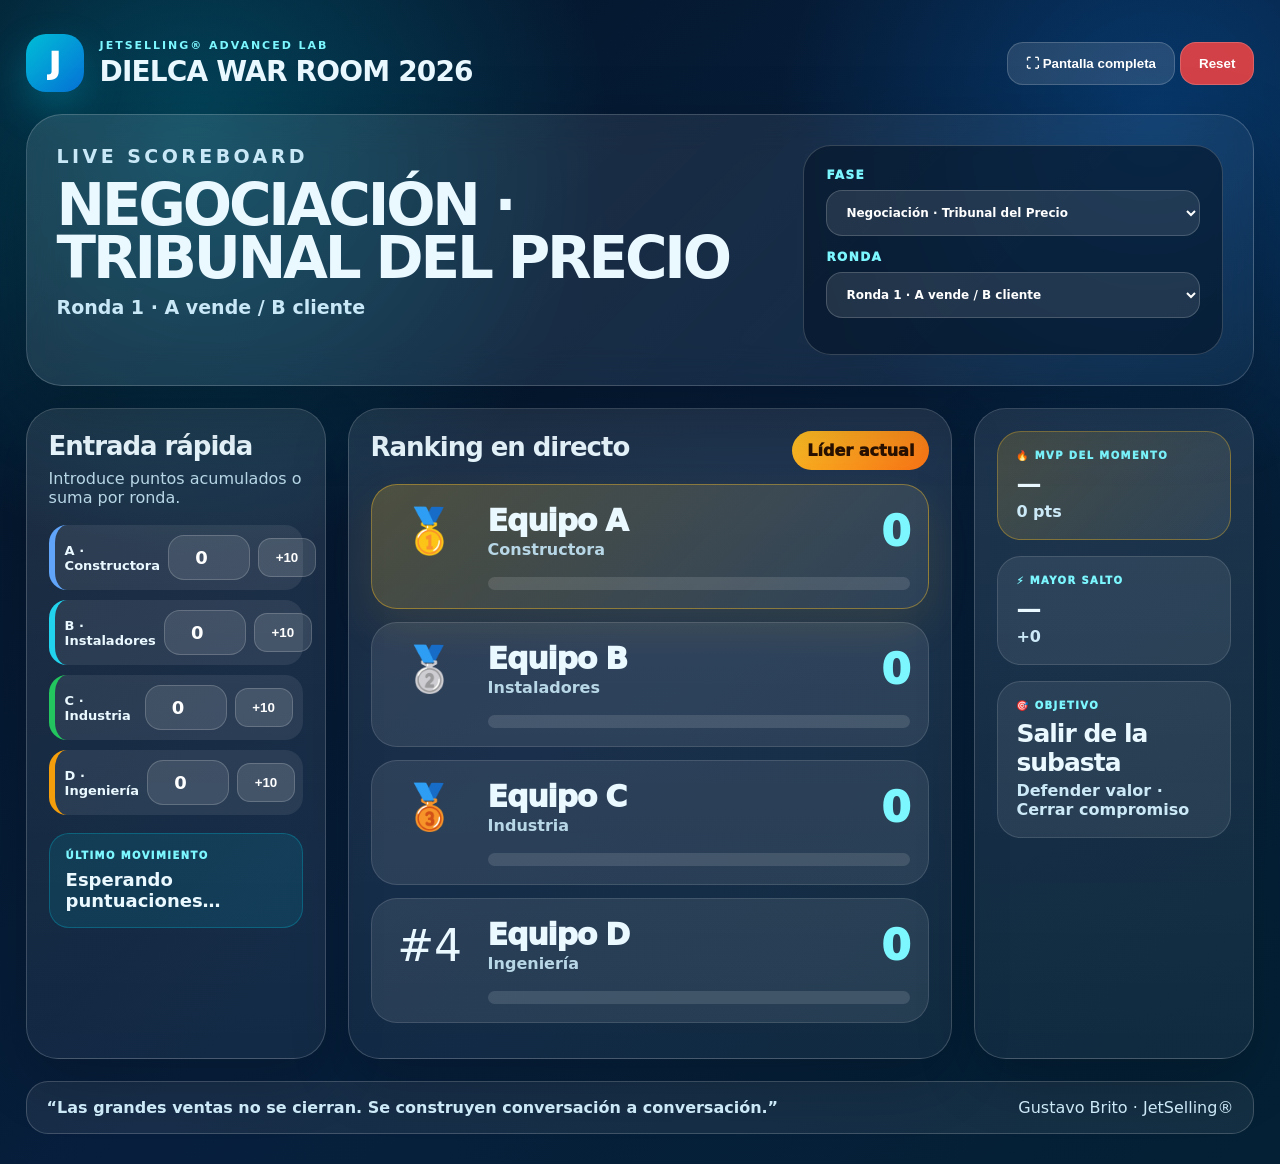
==== index.html @ 7d862493 "Add files via upload" ====
<!doctype html>
<html lang="es">
<head>
<meta charset="utf-8"/>
<meta name="viewport" content="width=device-width, initial-scale=1"/>
<title>DIELCA War Room · Final Scoreboard</title>
<link rel="stylesheet" href="scoreboard.css"/>
</head>
<body>
<div class="stage">
  <header class="top">
    <div class="brand">
      <div class="mark">J</div>
      <div>
        <small>JetSelling® Advanced Lab</small>
        <h1>DIELCA WAR ROOM 2026</h1>
      </div>
    </div>
    <div class="top-controls">
      <button onclick="toggleFullscreen()">⛶ Pantalla completa</button>
      <button onclick="resetAll()" class="danger">Reset</button>
    </div>
  </header>

  <section class="hero">
    <div>
      <p class="eyebrow">LIVE SCOREBOARD</p>
      <h2 id="mainTitle">NEGOCIACIÓN · TRIBUNAL DEL PRECIO</h2>
      <p id="roundLabel">Ronda activa · Introduce puntuaciones al final de cada ronda</p>
    </div>
    <div class="control-panel">
      <label>Fase
        <select id="phase" onchange="saveAndRender()">
          <option>Prospección · Radar de Oportunidades</option>
          <option selected>Negociación · Tribunal del Precio</option>
          <option>Ranking Final</option>
        </select>
      </label>
      <label>Ronda
        <select id="round" onchange="saveAndRender()">
          <option>Ronda 1 · A vende / B cliente</option>
          <option>Ronda 2 · B vende / A cliente</option>
          <option>Ronda 3 · C vende / D cliente</option>
          <option>Ronda 4 · D vende / C cliente</option>
          <option>Cierre final</option>
        </select>
      </label>
    </div>
  </section>

  <section class="dashboard">
    <aside class="quick-entry">
      <h3>Entrada rápida</h3>
      <p>Introduce puntos acumulados o suma por ronda.</p>

      <div class="entry a">
        <span>A · Constructora</span>
        <input id="scoreA" type="number" value="0" oninput="saveAndRender()"/>
        <button onclick="addPoints('A',10)">+10</button>
      </div>
      <div class="entry b">
        <span>B · Instaladores</span>
        <input id="scoreB" type="number" value="0" oninput="saveAndRender()"/>
        <button onclick="addPoints('B',10)">+10</button>
      </div>
      <div class="entry c">
        <span>C · Industria</span>
        <input id="scoreC" type="number" value="0" oninput="saveAndRender()"/>
        <button onclick="addPoints('C',10)">+10</button>
      </div>
      <div class="entry d">
        <span>D · Ingeniería</span>
        <input id="scoreD" type="number" value="0" oninput="saveAndRender()"/>
        <button onclick="addPoints('D',10)">+10</button>
      </div>

      <div class="last-move">
        <small>Último movimiento</small>
        <strong id="lastMove">Esperando puntuaciones…</strong>
      </div>
    </aside>

    <main class="ranking-zone">
      <div class="ranking-head">
        <h3>Ranking en directo</h3>
        <div class="badge" id="leaderBadge">Líder actual</div>
      </div>
      <div id="ranking"></div>
    </main>

    <aside class="insights">
      <div class="insight-card mvp">
        <small>🔥 MVP DEL MOMENTO</small>
        <strong id="mvpTeam">—</strong>
        <span id="mvpScore">0 pts</span>
      </div>
      <div class="insight-card">
        <small>⚡ MAYOR SALTO</small>
        <strong id="jumpTeam">—</strong>
        <span id="jumpScore">+0</span>
      </div>
      <div class="insight-card">
        <small>🎯 OBJETIVO</small>
        <strong>Salir de la subasta</strong>
        <span>Defender valor · Cerrar compromiso</span>
      </div>
    </aside>
  </section>

  <footer>
    <strong>“Las grandes ventas no se cierran. Se construyen conversación a conversación.”</strong>
    <span>Gustavo Brito · JetSelling®</span>
  </footer>
</div>

<div id="toast" class="toast">🚀 Nuevo líder</div>
<script src="scoreboard.js"></script>
</body>
</html>
---- scoreboard.css ----
:root{
  --navy:#04172b;
  --navy2:#071f3d;
  --blue:#0672d8;
  --cyan:#00bed6;
  --cyan2:#7cf7ff;
  --white:#ffffff;
  --glass:rgba(255,255,255,.10);
  --line:rgba(255,255,255,.18);
  --gold:#fbbf24;
  --silver:#cbd5e1;
  --bronze:#d97706;
  --red:#ef4444;
  --green:#22c55e;
  --ink:#eaf8ff;
}
*{box-sizing:border-box}
body{
  margin:0;
  font-family:Inter,Segoe UI,system-ui,Arial,sans-serif;
  background:
    radial-gradient(circle at 15% 12%, rgba(0,190,214,.28), transparent 28%),
    radial-gradient(circle at 90% 10%, rgba(6,114,216,.30), transparent 24%),
    linear-gradient(135deg,#031326 0%, #071f3d 52%, #032034 100%);
  color:var(--ink);
  min-height:100vh;
}
.stage{width:min(1500px,96vw);margin:0 auto;padding:22px 0 30px}
.top{
  display:flex;justify-content:space-between;align-items:center;
  padding:12px 0 22px;
}
.brand{display:flex;align-items:center;gap:16px}
.mark{
  width:58px;height:58px;border-radius:20px;
  display:grid;place-items:center;
  background:linear-gradient(135deg,var(--cyan),var(--blue));
  color:white;font-weight:950;font-size:31px;
  box-shadow:0 16px 38px rgba(0,190,214,.28);
}
.brand small{display:block;color:var(--cyan2);font-weight:900;letter-spacing:.18em;text-transform:uppercase;font-size:11px}
.brand h1{margin:3px 0 0;font-size:28px;letter-spacing:-.03em}
button{
  border:0;border-radius:16px;padding:13px 18px;font-weight:900;cursor:pointer;
  background:rgba(255,255,255,.12);color:white;border:1px solid var(--line);
}
button:hover{transform:translateY(-1px);background:rgba(255,255,255,.18)}
button.danger{background:rgba(239,68,68,.88)}
.hero{
  display:grid;grid-template-columns:1fr 420px;gap:24px;align-items:stretch;
  padding:30px;border-radius:36px;
  background:linear-gradient(135deg,rgba(255,255,255,.11),rgba(255,255,255,.04));
  border:1px solid var(--line);
  box-shadow:0 26px 70px rgba(0,0,0,.25);
  backdrop-filter:blur(18px);
}
.eyebrow{margin:0;color:var(--cyan2);font-weight:950;letter-spacing:.18em;text-transform:uppercase}
.hero h2{font-size:58px;line-height:.92;margin:12px 0 10px;letter-spacing:-.055em}
.hero p{margin:0;color:#c9e8f7;font-size:19px;font-weight:700}
.control-panel{
  background:rgba(3,19,38,.58);border:1px solid var(--line);
  border-radius:28px;padding:22px;
}
label{display:flex;flex-direction:column;gap:8px;margin-bottom:14px;color:var(--cyan2);font-size:12px;letter-spacing:.12em;text-transform:uppercase;font-weight:950}
select,input{
  width:100%;border:1px solid rgba(255,255,255,.18);border-radius:16px;
  padding:14px 15px;font:inherit;font-weight:900;
  color:white;background:rgba(255,255,255,.10);
}
select option{background:#071f3d;color:white}
.dashboard{
  display:grid;grid-template-columns:300px 1fr 280px;gap:22px;margin-top:22px;
}
.quick-entry,.ranking-zone,.insights{
  background:linear-gradient(180deg,rgba(255,255,255,.10),rgba(255,255,255,.05));
  border:1px solid var(--line);border-radius:32px;padding:22px;
  box-shadow:0 22px 60px rgba(0,0,0,.20);
}
.quick-entry h3,.ranking-head h3{font-size:26px;margin:0 0 8px;letter-spacing:-.04em}
.quick-entry p{color:#b8d7e6;margin:0 0 18px}
.entry{
  display:grid;grid-template-columns:1fr 82px 58px;gap:8px;align-items:center;
  padding:10px;border-radius:18px;margin:10px 0;background:rgba(255,255,255,.08);
  border-left:6px solid var(--cyan);
}
.entry.a{border-left-color:#60a5fa}.entry.b{border-left-color:#22d3ee}.entry.c{border-left-color:#22c55e}.entry.d{border-left-color:#f59e0b}
.entry span{font-weight:900;font-size:13px}
.entry input{text-align:center;padding:11px;font-size:18px}
.entry button{padding:11px 8px;border-radius:13px}
.last-move{margin-top:18px;background:rgba(0,190,214,.12);border:1px solid rgba(0,190,214,.30);border-radius:20px;padding:16px}
.last-move small,.insight-card small{display:block;color:var(--cyan2);font-weight:950;letter-spacing:.14em;text-transform:uppercase;font-size:10px}
.last-move strong{display:block;margin-top:8px;font-size:18px}
.ranking-head{display:flex;justify-content:space-between;align-items:center;margin-bottom:14px}
.badge{background:linear-gradient(135deg,var(--gold),#f97316);color:#291100;border-radius:99px;padding:10px 15px;font-weight:950}
.rank-row{
  display:grid;grid-template-columns:80px 1fr 130px;gap:18px;align-items:center;
  padding:18px;margin:13px 0;border-radius:26px;
  background:rgba(255,255,255,.085);border:1px solid rgba(255,255,255,.12);
  position:relative;overflow:hidden;
  transition:.35s ease;
}
.rank-row.first{
  background:linear-gradient(135deg,rgba(251,191,36,.22),rgba(255,255,255,.08));
  border-color:rgba(251,191,36,.42);
  box-shadow:0 18px 44px rgba(251,191,36,.10);
}
.medal{font-size:44px;text-align:center;z-index:2}
.team-name{font-size:30px;font-weight:950;letter-spacing:-.04em;z-index:2}
.team-sub{color:#b8d7e6;font-weight:800;margin-top:2px;z-index:2}
.points{font-size:42px;font-weight:950;text-align:right;color:var(--cyan2);z-index:2}
.bar{grid-column:2/4;height:13px;border-radius:99px;background:rgba(255,255,255,.12);overflow:hidden;z-index:2}
.bar div{height:100%;background:linear-gradient(90deg,var(--blue),var(--cyan));transition:width .7s cubic-bezier(.2,.8,.2,1)}
.rank-row::before{
  content:"";position:absolute;inset:0;width:var(--w);max-width:100%;
  background:linear-gradient(90deg,rgba(0,190,214,.18),transparent);
  transition:width .7s cubic-bezier(.2,.8,.2,1);
}
.insights{display:flex;flex-direction:column;gap:16px}
.insight-card{
  border-radius:24px;padding:18px;background:rgba(255,255,255,.08);border:1px solid rgba(255,255,255,.12)
}
.insight-card strong{display:block;font-size:25px;margin:8px 0 4px;letter-spacing:-.04em}
.insight-card span{color:#cce9f7;font-weight:800}
.mvp{background:linear-gradient(135deg,rgba(251,191,36,.18),rgba(255,255,255,.07));border-color:rgba(251,191,36,.35)}
footer{
  display:flex;justify-content:space-between;align-items:center;margin-top:22px;
  color:#cce9f7;background:rgba(255,255,255,.07);border:1px solid var(--line);border-radius:22px;padding:16px 20px
}
.toast{
  position:fixed;left:50%;top:50%;transform:translate(-50%,-50%) scale(.8);
  background:linear-gradient(135deg,var(--gold),#f97316);color:#271000;
  padding:24px 36px;border-radius:28px;font-weight:950;font-size:34px;
  opacity:0;pointer-events:none;box-shadow:0 28px 80px rgba(0,0,0,.35);
  transition:.25s ease;
}
.toast.show{opacity:1;transform:translate(-50%,-50%) scale(1)}
@media(max-width:1100px){.hero,.dashboard{grid-template-columns:1fr}.insights{display:grid;grid-template-columns:repeat(3,1fr)}}
@media(max-width:700px){
  .top,footer{flex-direction:column;align-items:flex-start;gap:12px}
  .hero h2{font-size:38px}
  .entry{grid-template-columns:1fr}
  .insights{grid-template-columns:1fr}
  .rank-row{grid-template-columns:52px 1fr 90px}
  .team-name{font-size:22px}.points{font-size:29px}
}
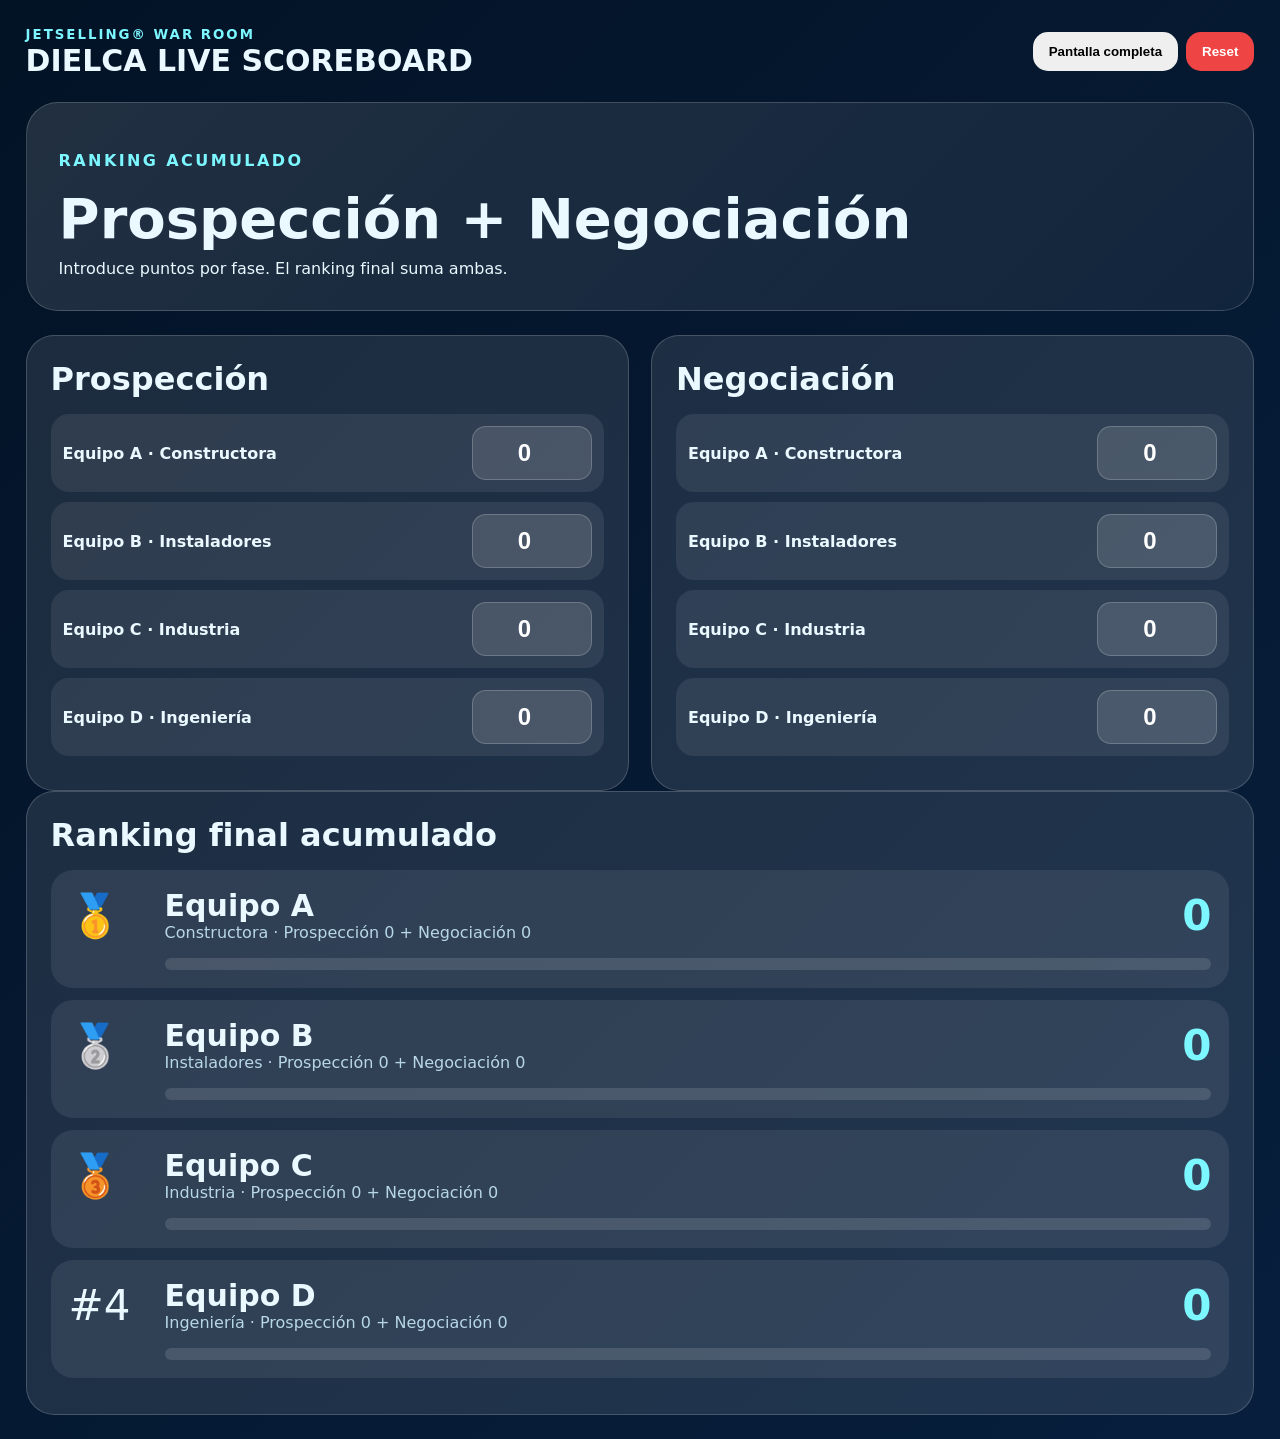
==== commit e1cb782a: "Add files via upload" ====
--- a/index.html
+++ b/index.html
@@ -1,119 +1,9 @@
-<!doctype html>
-<html lang="es">
-<head>
-<meta charset="utf-8"/>
-<meta name="viewport" content="width=device-width, initial-scale=1"/>
-<title>DIELCA War Room · Final Scoreboard</title>
-<link rel="stylesheet" href="scoreboard.css"/>
-</head>
-<body>
-<div class="stage">
-  <header class="top">
-    <div class="brand">
-      <div class="mark">J</div>
-      <div>
-        <small>JetSelling® Advanced Lab</small>
-        <h1>DIELCA WAR ROOM 2026</h1>
-      </div>
-    </div>
-    <div class="top-controls">
-      <button onclick="toggleFullscreen()">⛶ Pantalla completa</button>
-      <button onclick="resetAll()" class="danger">Reset</button>
-    </div>
-  </header>
-
-  <section class="hero">
-    <div>
-      <p class="eyebrow">LIVE SCOREBOARD</p>
-      <h2 id="mainTitle">NEGOCIACIÓN · TRIBUNAL DEL PRECIO</h2>
-      <p id="roundLabel">Ronda activa · Introduce puntuaciones al final de cada ronda</p>
-    </div>
-    <div class="control-panel">
-      <label>Fase
-        <select id="phase" onchange="saveAndRender()">
-          <option>Prospección · Radar de Oportunidades</option>
-          <option selected>Negociación · Tribunal del Precio</option>
-          <option>Ranking Final</option>
-        </select>
-      </label>
-      <label>Ronda
-        <select id="round" onchange="saveAndRender()">
-          <option>Ronda 1 · A vende / B cliente</option>
-          <option>Ronda 2 · B vende / A cliente</option>
-          <option>Ronda 3 · C vende / D cliente</option>
-          <option>Ronda 4 · D vende / C cliente</option>
-          <option>Cierre final</option>
-        </select>
-      </label>
-    </div>
-  </section>
-
-  <section class="dashboard">
-    <aside class="quick-entry">
-      <h3>Entrada rápida</h3>
-      <p>Introduce puntos acumulados o suma por ronda.</p>
-
-      <div class="entry a">
-        <span>A · Constructora</span>
-        <input id="scoreA" type="number" value="0" oninput="saveAndRender()"/>
-        <button onclick="addPoints('A',10)">+10</button>
-      </div>
-      <div class="entry b">
-        <span>B · Instaladores</span>
-        <input id="scoreB" type="number" value="0" oninput="saveAndRender()"/>
-        <button onclick="addPoints('B',10)">+10</button>
-      </div>
-      <div class="entry c">
-        <span>C · Industria</span>
-        <input id="scoreC" type="number" value="0" oninput="saveAndRender()"/>
-        <button onclick="addPoints('C',10)">+10</button>
-      </div>
-      <div class="entry d">
-        <span>D · Ingeniería</span>
-        <input id="scoreD" type="number" value="0" oninput="saveAndRender()"/>
-        <button onclick="addPoints('D',10)">+10</button>
-      </div>
-
-      <div class="last-move">
-        <small>Último movimiento</small>
-        <strong id="lastMove">Esperando puntuaciones…</strong>
-      </div>
-    </aside>
-
-    <main class="ranking-zone">
-      <div class="ranking-head">
-        <h3>Ranking en directo</h3>
-        <div class="badge" id="leaderBadge">Líder actual</div>
-      </div>
-      <div id="ranking"></div>
-    </main>
-
-    <aside class="insights">
-      <div class="insight-card mvp">
-        <small>🔥 MVP DEL MOMENTO</small>
-        <strong id="mvpTeam">—</strong>
-        <span id="mvpScore">0 pts</span>
-      </div>
-      <div class="insight-card">
-        <small>⚡ MAYOR SALTO</small>
-        <strong id="jumpTeam">—</strong>
-        <span id="jumpScore">+0</span>
-      </div>
-      <div class="insight-card">
-        <small>🎯 OBJETIVO</small>
-        <strong>Salir de la subasta</strong>
-        <span>Defender valor · Cerrar compromiso</span>
-      </div>
-    </aside>
-  </section>
-
-  <footer>
-    <strong>“Las grandes ventas no se cierran. Se construyen conversación a conversación.”</strong>
-    <span>Gustavo Brito · JetSelling®</span>
-  </footer>
-</div>
-
-<div id="toast" class="toast">🚀 Nuevo líder</div>
-<script src="scoreboard.js"></script>
-</body>
-</html>
+<!doctype html><html lang="es"><head><meta charset="utf-8"/><meta name="viewport" content="width=device-width,initial-scale=1"/><title>DIELCA Scoreboard Final</title><link rel="stylesheet" href="scoreboard.css"/></head><body><div class="stage">
+<header><div><small>JetSelling® War Room</small><h1>DIELCA LIVE SCOREBOARD</h1></div><div><button onclick="toggleFullscreen()">Pantalla completa</button><button class="danger" onclick="resetAll()">Reset</button></div></header>
+<section class="hero"><div><p>Ranking acumulado</p><h2 id="mainTitle">Prospección + Negociación</h2><span>Introduce puntos por fase. El ranking final suma ambas.</span></div></section>
+<section class="grid">
+<div class="panel"><h3>Prospección</h3><div id="prosInputs"></div></div>
+<div class="panel"><h3>Negociación</h3><div id="negInputs"></div></div>
+</section>
+<section class="board"><h2>Ranking final acumulado</h2><div id="ranking"></div></section>
+</div><script src="scoreboard.js"></script></body></html>
--- a/scoreboard.css
+++ b/scoreboard.css
@@ -1,145 +1 @@
-:root{
-  --navy:#04172b;
-  --navy2:#071f3d;
-  --blue:#0672d8;
-  --cyan:#00bed6;
-  --cyan2:#7cf7ff;
-  --white:#ffffff;
-  --glass:rgba(255,255,255,.10);
-  --line:rgba(255,255,255,.18);
-  --gold:#fbbf24;
-  --silver:#cbd5e1;
-  --bronze:#d97706;
-  --red:#ef4444;
-  --green:#22c55e;
-  --ink:#eaf8ff;
-}
-*{box-sizing:border-box}
-body{
-  margin:0;
-  font-family:Inter,Segoe UI,system-ui,Arial,sans-serif;
-  background:
-    radial-gradient(circle at 15% 12%, rgba(0,190,214,.28), transparent 28%),
-    radial-gradient(circle at 90% 10%, rgba(6,114,216,.30), transparent 24%),
-    linear-gradient(135deg,#031326 0%, #071f3d 52%, #032034 100%);
-  color:var(--ink);
-  min-height:100vh;
-}
-.stage{width:min(1500px,96vw);margin:0 auto;padding:22px 0 30px}
-.top{
-  display:flex;justify-content:space-between;align-items:center;
-  padding:12px 0 22px;
-}
-.brand{display:flex;align-items:center;gap:16px}
-.mark{
-  width:58px;height:58px;border-radius:20px;
-  display:grid;place-items:center;
-  background:linear-gradient(135deg,var(--cyan),var(--blue));
-  color:white;font-weight:950;font-size:31px;
-  box-shadow:0 16px 38px rgba(0,190,214,.28);
-}
-.brand small{display:block;color:var(--cyan2);font-weight:900;letter-spacing:.18em;text-transform:uppercase;font-size:11px}
-.brand h1{margin:3px 0 0;font-size:28px;letter-spacing:-.03em}
-button{
-  border:0;border-radius:16px;padding:13px 18px;font-weight:900;cursor:pointer;
-  background:rgba(255,255,255,.12);color:white;border:1px solid var(--line);
-}
-button:hover{transform:translateY(-1px);background:rgba(255,255,255,.18)}
-button.danger{background:rgba(239,68,68,.88)}
-.hero{
-  display:grid;grid-template-columns:1fr 420px;gap:24px;align-items:stretch;
-  padding:30px;border-radius:36px;
-  background:linear-gradient(135deg,rgba(255,255,255,.11),rgba(255,255,255,.04));
-  border:1px solid var(--line);
-  box-shadow:0 26px 70px rgba(0,0,0,.25);
-  backdrop-filter:blur(18px);
-}
-.eyebrow{margin:0;color:var(--cyan2);font-weight:950;letter-spacing:.18em;text-transform:uppercase}
-.hero h2{font-size:58px;line-height:.92;margin:12px 0 10px;letter-spacing:-.055em}
-.hero p{margin:0;color:#c9e8f7;font-size:19px;font-weight:700}
-.control-panel{
-  background:rgba(3,19,38,.58);border:1px solid var(--line);
-  border-radius:28px;padding:22px;
-}
-label{display:flex;flex-direction:column;gap:8px;margin-bottom:14px;color:var(--cyan2);font-size:12px;letter-spacing:.12em;text-transform:uppercase;font-weight:950}
-select,input{
-  width:100%;border:1px solid rgba(255,255,255,.18);border-radius:16px;
-  padding:14px 15px;font:inherit;font-weight:900;
-  color:white;background:rgba(255,255,255,.10);
-}
-select option{background:#071f3d;color:white}
-.dashboard{
-  display:grid;grid-template-columns:300px 1fr 280px;gap:22px;margin-top:22px;
-}
-.quick-entry,.ranking-zone,.insights{
-  background:linear-gradient(180deg,rgba(255,255,255,.10),rgba(255,255,255,.05));
-  border:1px solid var(--line);border-radius:32px;padding:22px;
-  box-shadow:0 22px 60px rgba(0,0,0,.20);
-}
-.quick-entry h3,.ranking-head h3{font-size:26px;margin:0 0 8px;letter-spacing:-.04em}
-.quick-entry p{color:#b8d7e6;margin:0 0 18px}
-.entry{
-  display:grid;grid-template-columns:1fr 82px 58px;gap:8px;align-items:center;
-  padding:10px;border-radius:18px;margin:10px 0;background:rgba(255,255,255,.08);
-  border-left:6px solid var(--cyan);
-}
-.entry.a{border-left-color:#60a5fa}.entry.b{border-left-color:#22d3ee}.entry.c{border-left-color:#22c55e}.entry.d{border-left-color:#f59e0b}
-.entry span{font-weight:900;font-size:13px}
-.entry input{text-align:center;padding:11px;font-size:18px}
-.entry button{padding:11px 8px;border-radius:13px}
-.last-move{margin-top:18px;background:rgba(0,190,214,.12);border:1px solid rgba(0,190,214,.30);border-radius:20px;padding:16px}
-.last-move small,.insight-card small{display:block;color:var(--cyan2);font-weight:950;letter-spacing:.14em;text-transform:uppercase;font-size:10px}
-.last-move strong{display:block;margin-top:8px;font-size:18px}
-.ranking-head{display:flex;justify-content:space-between;align-items:center;margin-bottom:14px}
-.badge{background:linear-gradient(135deg,var(--gold),#f97316);color:#291100;border-radius:99px;padding:10px 15px;font-weight:950}
-.rank-row{
-  display:grid;grid-template-columns:80px 1fr 130px;gap:18px;align-items:center;
-  padding:18px;margin:13px 0;border-radius:26px;
-  background:rgba(255,255,255,.085);border:1px solid rgba(255,255,255,.12);
-  position:relative;overflow:hidden;
-  transition:.35s ease;
-}
-.rank-row.first{
-  background:linear-gradient(135deg,rgba(251,191,36,.22),rgba(255,255,255,.08));
-  border-color:rgba(251,191,36,.42);
-  box-shadow:0 18px 44px rgba(251,191,36,.10);
-}
-.medal{font-size:44px;text-align:center;z-index:2}
-.team-name{font-size:30px;font-weight:950;letter-spacing:-.04em;z-index:2}
-.team-sub{color:#b8d7e6;font-weight:800;margin-top:2px;z-index:2}
-.points{font-size:42px;font-weight:950;text-align:right;color:var(--cyan2);z-index:2}
-.bar{grid-column:2/4;height:13px;border-radius:99px;background:rgba(255,255,255,.12);overflow:hidden;z-index:2}
-.bar div{height:100%;background:linear-gradient(90deg,var(--blue),var(--cyan));transition:width .7s cubic-bezier(.2,.8,.2,1)}
-.rank-row::before{
-  content:"";position:absolute;inset:0;width:var(--w);max-width:100%;
-  background:linear-gradient(90deg,rgba(0,190,214,.18),transparent);
-  transition:width .7s cubic-bezier(.2,.8,.2,1);
-}
-.insights{display:flex;flex-direction:column;gap:16px}
-.insight-card{
-  border-radius:24px;padding:18px;background:rgba(255,255,255,.08);border:1px solid rgba(255,255,255,.12)
-}
-.insight-card strong{display:block;font-size:25px;margin:8px 0 4px;letter-spacing:-.04em}
-.insight-card span{color:#cce9f7;font-weight:800}
-.mvp{background:linear-gradient(135deg,rgba(251,191,36,.18),rgba(255,255,255,.07));border-color:rgba(251,191,36,.35)}
-footer{
-  display:flex;justify-content:space-between;align-items:center;margin-top:22px;
-  color:#cce9f7;background:rgba(255,255,255,.07);border:1px solid var(--line);border-radius:22px;padding:16px 20px
-}
-.toast{
-  position:fixed;left:50%;top:50%;transform:translate(-50%,-50%) scale(.8);
-  background:linear-gradient(135deg,var(--gold),#f97316);color:#271000;
-  padding:24px 36px;border-radius:28px;font-weight:950;font-size:34px;
-  opacity:0;pointer-events:none;box-shadow:0 28px 80px rgba(0,0,0,.35);
-  transition:.25s ease;
-}
-.toast.show{opacity:1;transform:translate(-50%,-50%) scale(1)}
-@media(max-width:1100px){.hero,.dashboard{grid-template-columns:1fr}.insights{display:grid;grid-template-columns:repeat(3,1fr)}}
-@media(max-width:700px){
-  .top,footer{flex-direction:column;align-items:flex-start;gap:12px}
-  .hero h2{font-size:38px}
-  .entry{grid-template-columns:1fr}
-  .insights{grid-template-columns:1fr}
-  .rank-row{grid-template-columns:52px 1fr 90px}
-  .team-name{font-size:22px}.points{font-size:29px}
-}
+body{margin:0;font-family:Inter,system-ui,Arial;background:linear-gradient(135deg,#031326,#071f3d);color:#eaf8ff}.stage{width:min(1400px,96vw);margin:0 auto;padding:24px}header{display:flex;justify-content:space-between;align-items:center}small{color:#7cf7ff;text-transform:uppercase;letter-spacing:.15em;font-weight:900}h1{margin:0;font-size:30px}button{border:0;border-radius:15px;padding:12px 16px;font-weight:900;margin-left:8px}.danger{background:#ef4444;color:white}.hero{margin:24px 0;padding:32px;border-radius:32px;background:linear-gradient(135deg,rgba(255,255,255,.12),rgba(255,255,255,.05));border:1px solid rgba(255,255,255,.18)}.hero p{color:#7cf7ff;text-transform:uppercase;font-weight:900;letter-spacing:.15em}.hero h2{font-size:56px;margin:8px 0}.grid{display:grid;grid-template-columns:1fr 1fr;gap:22px}.panel,.board{background:rgba(255,255,255,.1);border:1px solid rgba(255,255,255,.18);border-radius:28px;padding:24px}.panel h3,.board h2{font-size:32px;margin:0 0 16px}.entry{display:grid;grid-template-columns:1fr 120px;gap:12px;align-items:center;background:rgba(255,255,255,.08);border-radius:18px;padding:12px;margin:10px 0}.entry span{font-weight:900}.entry input{border:1px solid rgba(255,255,255,.2);background:rgba(255,255,255,.12);color:white;border-radius:14px;padding:12px;font-size:24px;text-align:center;font-weight:900}.rank{display:grid;grid-template-columns:80px 1fr 130px;gap:16px;align-items:center;background:rgba(255,255,255,.08);border-radius:22px;padding:18px;margin:12px 0}.medal{font-size:42px}.name{font-size:30px;font-weight:900}.sub{color:#b8d7e6}.pts{font-size:42px;font-weight:900;color:#7cf7ff;text-align:right}.bar{grid-column:2/4;height:12px;background:rgba(255,255,255,.12);border-radius:99px;overflow:hidden}.bar div{height:100%;background:linear-gradient(90deg,#0867c7,#00b8c8)}@media(max-width:800px){.grid{grid-template-columns:1fr}.hero h2{font-size:36px}.rank{grid-template-columns:50px 1fr 90px}.name{font-size:22px}.pts{font-size:30px}}
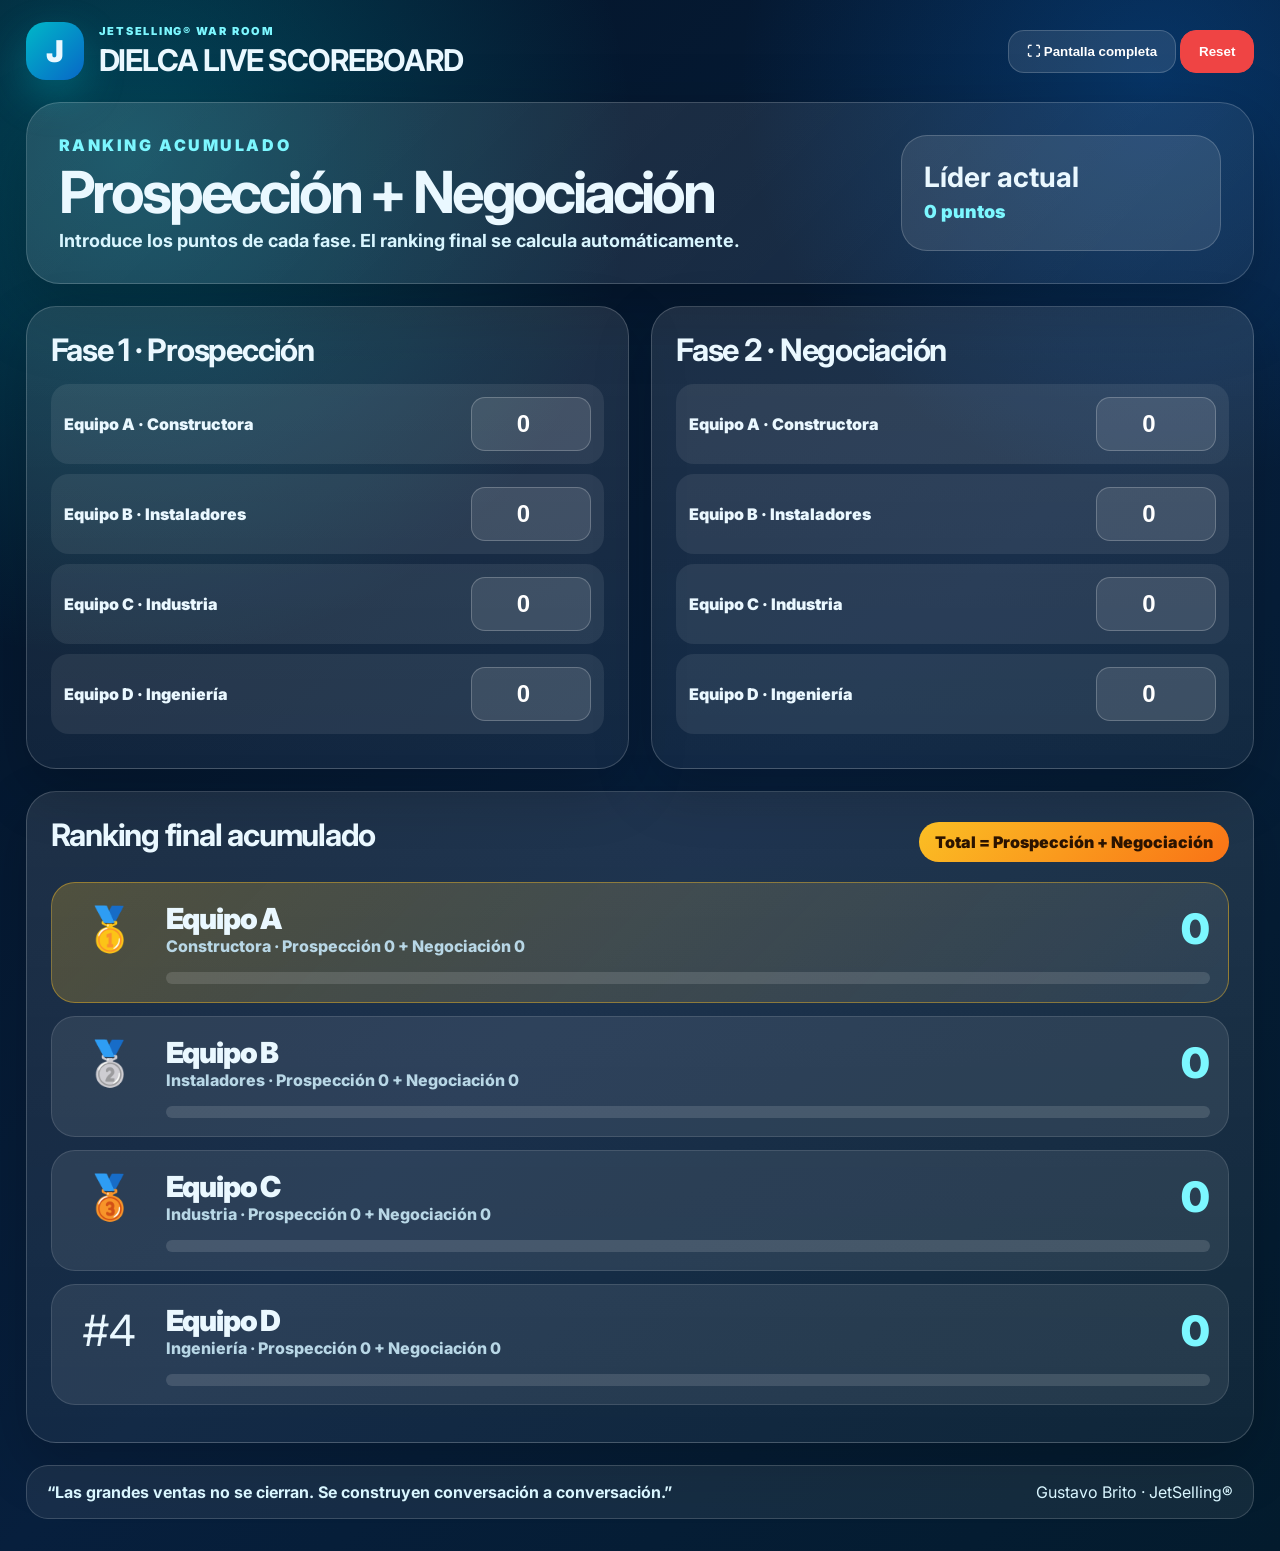
==== commit 626420f4: "Add files via upload" ====
--- a/index.html
+++ b/index.html
@@ -1,9 +1,71 @@
-<!doctype html><html lang="es"><head><meta charset="utf-8"/><meta name="viewport" content="width=device-width,initial-scale=1"/><title>DIELCA Scoreboard Final</title><link rel="stylesheet" href="scoreboard.css"/></head><body><div class="stage">
-<header><div><small>JetSelling® War Room</small><h1>DIELCA LIVE SCOREBOARD</h1></div><div><button onclick="toggleFullscreen()">Pantalla completa</button><button class="danger" onclick="resetAll()">Reset</button></div></header>
-<section class="hero"><div><p>Ranking acumulado</p><h2 id="mainTitle">Prospección + Negociación</h2><span>Introduce puntos por fase. El ranking final suma ambas.</span></div></section>
-<section class="grid">
-<div class="panel"><h3>Prospección</h3><div id="prosInputs"></div></div>
-<div class="panel"><h3>Negociación</h3><div id="negInputs"></div></div>
-</section>
-<section class="board"><h2>Ranking final acumulado</h2><div id="ranking"></div></section>
-</div><script src="scoreboard.js"></script></body></html>+<!doctype html>
+<html lang="es">
+<head>
+  <meta charset="utf-8"/>
+  <meta name="viewport" content="width=device-width, initial-scale=1"/>
+  <title>DIELCA War Room · Scoreboard Final</title>
+  <link rel="stylesheet" href="style.css"/>
+</head>
+<body>
+  <div class="stage">
+    <header class="top">
+      <div class="brand">
+        <div class="logo">J</div>
+        <div>
+          <small>JetSelling® War Room</small>
+          <h1>DIELCA LIVE SCOREBOARD</h1>
+        </div>
+      </div>
+      <div class="actions">
+        <button onclick="toggleFullscreen()">⛶ Pantalla completa</button>
+        <button class="danger" onclick="resetAll()">Reset</button>
+      </div>
+    </header>
+
+    <section class="hero">
+      <div>
+        <p>Ranking acumulado</p>
+        <h2>Prospección + Negociación</h2>
+        <span>Introduce los puntos de cada fase. El ranking final se calcula automáticamente.</span>
+      </div>
+      <div class="hero-card">
+        <strong id="leaderName">Líder actual</strong>
+        <span id="leaderScore">0 puntos</span>
+      </div>
+    </section>
+
+    <section class="input-area">
+      <div class="panel">
+        <h3>Fase 1 · Prospección</h3>
+        <div class="entry"><span>Equipo A · Constructora</span><input id="pA" type="number" value="0" oninput="saveAndRender()"></div>
+        <div class="entry"><span>Equipo B · Instaladores</span><input id="pB" type="number" value="0" oninput="saveAndRender()"></div>
+        <div class="entry"><span>Equipo C · Industria</span><input id="pC" type="number" value="0" oninput="saveAndRender()"></div>
+        <div class="entry"><span>Equipo D · Ingeniería</span><input id="pD" type="number" value="0" oninput="saveAndRender()"></div>
+      </div>
+
+      <div class="panel">
+        <h3>Fase 2 · Negociación</h3>
+        <div class="entry"><span>Equipo A · Constructora</span><input id="nA" type="number" value="0" oninput="saveAndRender()"></div>
+        <div class="entry"><span>Equipo B · Instaladores</span><input id="nB" type="number" value="0" oninput="saveAndRender()"></div>
+        <div class="entry"><span>Equipo C · Industria</span><input id="nC" type="number" value="0" oninput="saveAndRender()"></div>
+        <div class="entry"><span>Equipo D · Ingeniería</span><input id="nD" type="number" value="0" oninput="saveAndRender()"></div>
+      </div>
+    </section>
+
+    <section class="board">
+      <div class="board-head">
+        <h3>Ranking final acumulado</h3>
+        <div class="tag">Total = Prospección + Negociación</div>
+      </div>
+      <div id="ranking"></div>
+    </section>
+
+    <footer>
+      <strong>“Las grandes ventas no se cierran. Se construyen conversación a conversación.”</strong>
+      <span>Gustavo Brito · JetSelling®</span>
+    </footer>
+  </div>
+
+  <script src="script.js"></script>
+</body>
+</html>
--- a/style.css
+++ b/style.css
@@ -0,0 +1,283 @@
+@import url('https://fonts.googleapis.com/css2?family=Inter:wght@400;700;800;900&display=swap');
+
+:root{
+  --navy:#04172b;
+  --blue:#0867c7;
+  --cyan:#00b8c8;
+  --cyan2:#7cf7ff;
+  --white:#fff;
+  --muted:#b8d7e6;
+  --gold:#fbbf24;
+  --red:#ef4444;
+}
+
+*{box-sizing:border-box}
+
+body{
+  margin:0;
+  font-family:Inter,system-ui,Arial,sans-serif;
+  background:
+    radial-gradient(circle at 10% 10%, rgba(0,184,200,.30), transparent 28%),
+    radial-gradient(circle at 90% 5%, rgba(8,103,199,.32), transparent 22%),
+    linear-gradient(135deg,#031326,#071f3d 55%,#031b2d);
+  color:#eaf8ff;
+  min-height:100vh;
+}
+
+.stage{
+  width:min(1440px,96vw);
+  margin:0 auto;
+  padding:22px 0 32px;
+}
+
+.top{
+  display:flex;
+  justify-content:space-between;
+  align-items:center;
+  gap:18px;
+  margin-bottom:22px;
+}
+
+.brand{
+  display:flex;
+  align-items:center;
+  gap:15px;
+}
+
+.logo{
+  width:58px;
+  height:58px;
+  border-radius:20px;
+  background:linear-gradient(135deg,var(--cyan),var(--blue));
+  display:grid;
+  place-items:center;
+  font-size:30px;
+  font-weight:900;
+  box-shadow:0 16px 42px rgba(0,184,200,.3);
+}
+
+small{
+  display:block;
+  color:var(--cyan2);
+  text-transform:uppercase;
+  letter-spacing:.16em;
+  font-weight:900;
+  font-size:11px;
+}
+
+h1{
+  margin:4px 0 0;
+  font-size:30px;
+  letter-spacing:-.04em;
+}
+
+button{
+  border:1px solid rgba(255,255,255,.18);
+  border-radius:16px;
+  background:rgba(255,255,255,.10);
+  color:white;
+  padding:13px 18px;
+  font-weight:900;
+  cursor:pointer;
+}
+
+button.danger{
+  background:var(--red);
+  border-color:var(--red);
+}
+
+.hero{
+  display:grid;
+  grid-template-columns:1fr 320px;
+  gap:22px;
+  padding:32px;
+  border-radius:34px;
+  background:linear-gradient(135deg,rgba(255,255,255,.12),rgba(255,255,255,.05));
+  border:1px solid rgba(255,255,255,.18);
+  box-shadow:0 26px 70px rgba(0,0,0,.25);
+}
+
+.hero p{
+  margin:0;
+  color:var(--cyan2);
+  text-transform:uppercase;
+  letter-spacing:.16em;
+  font-weight:900;
+}
+
+.hero h2{
+  font-size:58px;
+  line-height:.94;
+  margin:10px 0;
+  letter-spacing:-.055em;
+}
+
+.hero span{
+  color:#d9f6ff;
+  font-size:18px;
+  font-weight:700;
+}
+
+.hero-card{
+  background:rgba(255,255,255,.10);
+  border:1px solid rgba(255,255,255,.18);
+  border-radius:26px;
+  padding:22px;
+  display:flex;
+  flex-direction:column;
+  justify-content:center;
+}
+
+.hero-card strong{
+  font-size:28px;
+  line-height:1;
+}
+
+.hero-card span{
+  margin-top:10px;
+  color:var(--cyan2);
+  font-weight:900;
+}
+
+.input-area{
+  display:grid;
+  grid-template-columns:1fr 1fr;
+  gap:22px;
+  margin:22px 0;
+}
+
+.panel,.board{
+  background:linear-gradient(180deg,rgba(255,255,255,.10),rgba(255,255,255,.05));
+  border:1px solid rgba(255,255,255,.18);
+  border-radius:30px;
+  padding:24px;
+  box-shadow:0 22px 60px rgba(0,0,0,.20);
+}
+
+.panel h3,.board h3{
+  margin:0 0 16px;
+  font-size:31px;
+  letter-spacing:-.04em;
+}
+
+.entry{
+  display:grid;
+  grid-template-columns:1fr 120px;
+  gap:12px;
+  align-items:center;
+  background:rgba(255,255,255,.08);
+  border-radius:18px;
+  padding:13px;
+  margin:10px 0;
+}
+
+.entry span{
+  font-weight:900;
+}
+
+.entry input{
+  width:100%;
+  border:1px solid rgba(255,255,255,.22);
+  background:rgba(255,255,255,.10);
+  color:white;
+  border-radius:14px;
+  padding:12px;
+  font-size:24px;
+  text-align:center;
+  font-weight:900;
+}
+
+.board-head{
+  display:flex;
+  justify-content:space-between;
+  align-items:center;
+  gap:18px;
+}
+
+.tag{
+  background:linear-gradient(135deg,var(--gold),#f97316);
+  color:#2b1300;
+  border-radius:999px;
+  padding:10px 16px;
+  font-weight:900;
+}
+
+.rank{
+  display:grid;
+  grid-template-columns:80px 1fr 130px;
+  gap:16px;
+  align-items:center;
+  background:rgba(255,255,255,.085);
+  border:1px solid rgba(255,255,255,.12);
+  border-radius:24px;
+  padding:18px;
+  margin:13px 0;
+  overflow:hidden;
+}
+
+.rank.first{
+  background:linear-gradient(135deg,rgba(251,191,36,.23),rgba(255,255,255,.08));
+  border-color:rgba(251,191,36,.42);
+}
+
+.medal{
+  font-size:43px;
+  text-align:center;
+}
+
+.name{
+  font-size:29px;
+  font-weight:900;
+  letter-spacing:-.04em;
+}
+
+.sub{
+  color:var(--muted);
+  font-weight:800;
+}
+
+.pts{
+  font-size:42px;
+  font-weight:900;
+  color:var(--cyan2);
+  text-align:right;
+}
+
+.bar{
+  grid-column:2/4;
+  height:12px;
+  background:rgba(255,255,255,.13);
+  border-radius:99px;
+  overflow:hidden;
+}
+
+.bar div{
+  height:100%;
+  background:linear-gradient(90deg,var(--blue),var(--cyan));
+  transition:width .55s ease;
+}
+
+footer{
+  margin-top:22px;
+  display:flex;
+  justify-content:space-between;
+  gap:20px;
+  background:rgba(255,255,255,.07);
+  border:1px solid rgba(255,255,255,.16);
+  border-radius:22px;
+  padding:16px 20px;
+  color:#d9f6ff;
+}
+
+@media(max-width:900px){
+  .hero,.input-area{grid-template-columns:1fr}
+  .top,footer{flex-direction:column;align-items:flex-start}
+  .hero h2{font-size:38px}
+}
+
+@media(max-width:560px){
+  .rank{grid-template-columns:54px 1fr 88px}
+  .name{font-size:21px}
+  .pts{font-size:28px}
+  .entry{grid-template-columns:1fr}
+}
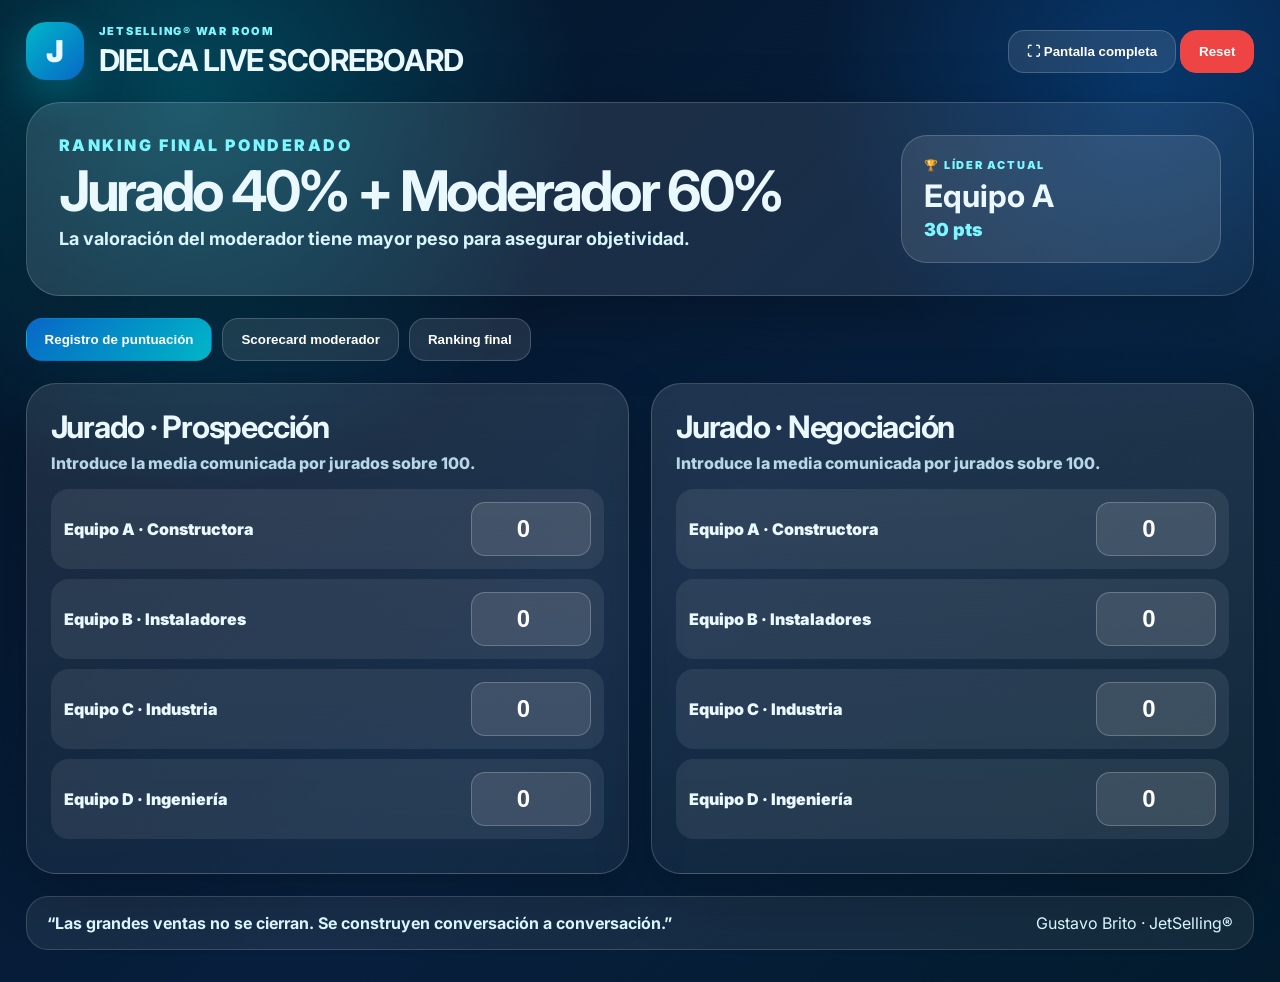
==== commit 845db21f: "Add files via upload" ====
--- a/index.html
+++ b/index.html
@@ -1,71 +1,94 @@
 <!doctype html>
 <html lang="es">
 <head>
-  <meta charset="utf-8"/>
-  <meta name="viewport" content="width=device-width, initial-scale=1"/>
-  <title>DIELCA War Room · Scoreboard Final</title>
-  <link rel="stylesheet" href="style.css"/>
+<meta charset="utf-8"/>
+<meta name="viewport" content="width=device-width,initial-scale=1"/>
+<title>DIELCA Live Scoreboard · Moderador 60%</title>
+<link rel="stylesheet" href="style.css"/>
 </head>
 <body>
-  <div class="stage">
-    <header class="top">
-      <div class="brand">
-        <div class="logo">J</div>
-        <div>
-          <small>JetSelling® War Room</small>
-          <h1>DIELCA LIVE SCOREBOARD</h1>
-        </div>
-      </div>
-      <div class="actions">
-        <button onclick="toggleFullscreen()">⛶ Pantalla completa</button>
-        <button class="danger" onclick="resetAll()">Reset</button>
-      </div>
-    </header>
+<div class="stage">
+<header>
+  <div class="brand">
+    <div class="logo">J</div>
+    <div>
+      <small>JetSelling® War Room</small>
+      <h1>DIELCA LIVE SCOREBOARD</h1>
+    </div>
+  </div>
+  <div class="actions">
+    <button onclick="toggleFullscreen()">⛶ Pantalla completa</button>
+    <button class="danger" onclick="resetAll()">Reset</button>
+  </div>
+</header>
 
-    <section class="hero">
-      <div>
-        <p>Ranking acumulado</p>
-        <h2>Prospección + Negociación</h2>
-        <span>Introduce los puntos de cada fase. El ranking final se calcula automáticamente.</span>
-      </div>
-      <div class="hero-card">
-        <strong id="leaderName">Líder actual</strong>
-        <span id="leaderScore">0 puntos</span>
-      </div>
-    </section>
+<section class="hero">
+  <div>
+    <p>Ranking final ponderado</p>
+    <h2>Jurado 40% + Moderador 60%</h2>
+    <span>La valoración del moderador tiene mayor peso para asegurar objetividad.</span>
+  </div>
+  <div class="hero-card">
+    <small>🏆 Líder actual</small>
+    <strong id="leaderName">—</strong>
+    <span id="leaderScore">0 pts</span>
+  </div>
+</section>
 
-    <section class="input-area">
-      <div class="panel">
-        <h3>Fase 1 · Prospección</h3>
-        <div class="entry"><span>Equipo A · Constructora</span><input id="pA" type="number" value="0" oninput="saveAndRender()"></div>
-        <div class="entry"><span>Equipo B · Instaladores</span><input id="pB" type="number" value="0" oninput="saveAndRender()"></div>
-        <div class="entry"><span>Equipo C · Industria</span><input id="pC" type="number" value="0" oninput="saveAndRender()"></div>
-        <div class="entry"><span>Equipo D · Ingeniería</span><input id="pD" type="number" value="0" oninput="saveAndRender()"></div>
-      </div>
+<section class="tabs">
+  <button class="active" onclick="showTab('input', this)">Registro de puntuación</button>
+  <button onclick="showTab('moderator', this)">Scorecard moderador</button>
+  <button onclick="showTab('rankingTab', this)">Ranking final</button>
+</section>
 
-      <div class="panel">
-        <h3>Fase 2 · Negociación</h3>
-        <div class="entry"><span>Equipo A · Constructora</span><input id="nA" type="number" value="0" oninput="saveAndRender()"></div>
-        <div class="entry"><span>Equipo B · Instaladores</span><input id="nB" type="number" value="0" oninput="saveAndRender()"></div>
-        <div class="entry"><span>Equipo C · Industria</span><input id="nC" type="number" value="0" oninput="saveAndRender()"></div>
-        <div class="entry"><span>Equipo D · Ingeniería</span><input id="nD" type="number" value="0" oninput="saveAndRender()"></div>
-      </div>
-    </section>
+<section id="input" class="tab active">
+  <section class="grid">
+    <div class="panel">
+      <h3>Jurado · Prospección</h3>
+      <p class="hint">Introduce la media comunicada por jurados sobre 100.</p>
+      <div id="juryProspection"></div>
+    </div>
+    <div class="panel">
+      <h3>Jurado · Negociación</h3>
+      <p class="hint">Introduce la media comunicada por jurados sobre 100.</p>
+      <div id="juryNegotiation"></div>
+    </div>
+  </section>
+</section>
 
-    <section class="board">
-      <div class="board-head">
-        <h3>Ranking final acumulado</h3>
-        <div class="tag">Total = Prospección + Negociación</div>
-      </div>
-      <div id="ranking"></div>
-    </section>
+<section id="moderator" class="tab">
+  <div class="panel wide">
+    <h3>Valoración del moderador</h3>
+    <p class="hint">Puntúa de 0 a 10. La app calcula automáticamente nota sobre 100. Esta nota pesa el 60%.</p>
+    <div class="team-selector" id="moderatorTeamButtons"></div>
+    <div id="moderatorScorecard"></div>
+  </div>
+</section>
 
-    <footer>
-      <strong>“Las grandes ventas no se cierran. Se construyen conversación a conversación.”</strong>
-      <span>Gustavo Brito · JetSelling®</span>
-    </footer>
-  </div>
+<section id="rankingTab" class="tab">
+  <section class="board">
+    <div class="board-head">
+      <h3>Ranking final acumulado</h3>
+      <div class="tag">Final = Jurado 40% + Moderador 60%</div>
+    </div>
+    <div id="ranking"></div>
+  </section>
 
-  <script src="script.js"></script>
+  <section class="board secondary-board">
+    <div class="board-head">
+      <h3>Premio del Público</h3>
+      <div class="tag alt">Solo puntuación del jurado</div>
+    </div>
+    <div id="publicAward"></div>
+  </section>
+</section>
+
+<footer>
+  <strong>“Las grandes ventas no se cierran. Se construyen conversación a conversación.”</strong>
+  <span>Gustavo Brito · JetSelling®</span>
+</footer>
+</div>
+
+<script src="script.js"></script>
 </body>
 </html>
--- a/style.css
+++ b/style.css
@@ -1,283 +1,25 @@
 @import url('https://fonts.googleapis.com/css2?family=Inter:wght@400;700;800;900&display=swap');
-
-:root{
-  --navy:#04172b;
-  --blue:#0867c7;
-  --cyan:#00b8c8;
-  --cyan2:#7cf7ff;
-  --white:#fff;
-  --muted:#b8d7e6;
-  --gold:#fbbf24;
-  --red:#ef4444;
-}
-
+:root{--navy:#04172b;--blue:#0867c7;--cyan:#00b8c8;--cyan2:#7cf7ff;--gold:#fbbf24;--red:#ef4444;--green:#22c55e;--muted:#b8d7e6}
 *{box-sizing:border-box}
-
-body{
-  margin:0;
-  font-family:Inter,system-ui,Arial,sans-serif;
-  background:
-    radial-gradient(circle at 10% 10%, rgba(0,184,200,.30), transparent 28%),
-    radial-gradient(circle at 90% 5%, rgba(8,103,199,.32), transparent 22%),
-    linear-gradient(135deg,#031326,#071f3d 55%,#031b2d);
-  color:#eaf8ff;
-  min-height:100vh;
-}
-
-.stage{
-  width:min(1440px,96vw);
-  margin:0 auto;
-  padding:22px 0 32px;
-}
-
-.top{
-  display:flex;
-  justify-content:space-between;
-  align-items:center;
-  gap:18px;
-  margin-bottom:22px;
-}
-
-.brand{
-  display:flex;
-  align-items:center;
-  gap:15px;
-}
-
-.logo{
-  width:58px;
-  height:58px;
-  border-radius:20px;
-  background:linear-gradient(135deg,var(--cyan),var(--blue));
-  display:grid;
-  place-items:center;
-  font-size:30px;
-  font-weight:900;
-  box-shadow:0 16px 42px rgba(0,184,200,.3);
-}
-
-small{
-  display:block;
-  color:var(--cyan2);
-  text-transform:uppercase;
-  letter-spacing:.16em;
-  font-weight:900;
-  font-size:11px;
-}
-
-h1{
-  margin:4px 0 0;
-  font-size:30px;
-  letter-spacing:-.04em;
-}
-
-button{
-  border:1px solid rgba(255,255,255,.18);
-  border-radius:16px;
-  background:rgba(255,255,255,.10);
-  color:white;
-  padding:13px 18px;
-  font-weight:900;
-  cursor:pointer;
-}
-
-button.danger{
-  background:var(--red);
-  border-color:var(--red);
-}
-
-.hero{
-  display:grid;
-  grid-template-columns:1fr 320px;
-  gap:22px;
-  padding:32px;
-  border-radius:34px;
-  background:linear-gradient(135deg,rgba(255,255,255,.12),rgba(255,255,255,.05));
-  border:1px solid rgba(255,255,255,.18);
-  box-shadow:0 26px 70px rgba(0,0,0,.25);
-}
-
-.hero p{
-  margin:0;
-  color:var(--cyan2);
-  text-transform:uppercase;
-  letter-spacing:.16em;
-  font-weight:900;
-}
-
-.hero h2{
-  font-size:58px;
-  line-height:.94;
-  margin:10px 0;
-  letter-spacing:-.055em;
-}
-
-.hero span{
-  color:#d9f6ff;
-  font-size:18px;
-  font-weight:700;
-}
-
-.hero-card{
-  background:rgba(255,255,255,.10);
-  border:1px solid rgba(255,255,255,.18);
-  border-radius:26px;
-  padding:22px;
-  display:flex;
-  flex-direction:column;
-  justify-content:center;
-}
-
-.hero-card strong{
-  font-size:28px;
-  line-height:1;
-}
-
-.hero-card span{
-  margin-top:10px;
-  color:var(--cyan2);
-  font-weight:900;
-}
-
-.input-area{
-  display:grid;
-  grid-template-columns:1fr 1fr;
-  gap:22px;
-  margin:22px 0;
-}
-
-.panel,.board{
-  background:linear-gradient(180deg,rgba(255,255,255,.10),rgba(255,255,255,.05));
-  border:1px solid rgba(255,255,255,.18);
-  border-radius:30px;
-  padding:24px;
-  box-shadow:0 22px 60px rgba(0,0,0,.20);
-}
-
-.panel h3,.board h3{
-  margin:0 0 16px;
-  font-size:31px;
-  letter-spacing:-.04em;
-}
-
-.entry{
-  display:grid;
-  grid-template-columns:1fr 120px;
-  gap:12px;
-  align-items:center;
-  background:rgba(255,255,255,.08);
-  border-radius:18px;
-  padding:13px;
-  margin:10px 0;
-}
-
-.entry span{
-  font-weight:900;
-}
-
-.entry input{
-  width:100%;
-  border:1px solid rgba(255,255,255,.22);
-  background:rgba(255,255,255,.10);
-  color:white;
-  border-radius:14px;
-  padding:12px;
-  font-size:24px;
-  text-align:center;
-  font-weight:900;
-}
-
-.board-head{
-  display:flex;
-  justify-content:space-between;
-  align-items:center;
-  gap:18px;
-}
-
-.tag{
-  background:linear-gradient(135deg,var(--gold),#f97316);
-  color:#2b1300;
-  border-radius:999px;
-  padding:10px 16px;
-  font-weight:900;
-}
-
-.rank{
-  display:grid;
-  grid-template-columns:80px 1fr 130px;
-  gap:16px;
-  align-items:center;
-  background:rgba(255,255,255,.085);
-  border:1px solid rgba(255,255,255,.12);
-  border-radius:24px;
-  padding:18px;
-  margin:13px 0;
-  overflow:hidden;
-}
-
-.rank.first{
-  background:linear-gradient(135deg,rgba(251,191,36,.23),rgba(255,255,255,.08));
-  border-color:rgba(251,191,36,.42);
-}
-
-.medal{
-  font-size:43px;
-  text-align:center;
-}
-
-.name{
-  font-size:29px;
-  font-weight:900;
-  letter-spacing:-.04em;
-}
-
-.sub{
-  color:var(--muted);
-  font-weight:800;
-}
-
-.pts{
-  font-size:42px;
-  font-weight:900;
-  color:var(--cyan2);
-  text-align:right;
-}
-
-.bar{
-  grid-column:2/4;
-  height:12px;
-  background:rgba(255,255,255,.13);
-  border-radius:99px;
-  overflow:hidden;
-}
-
-.bar div{
-  height:100%;
-  background:linear-gradient(90deg,var(--blue),var(--cyan));
-  transition:width .55s ease;
-}
-
-footer{
-  margin-top:22px;
-  display:flex;
-  justify-content:space-between;
-  gap:20px;
-  background:rgba(255,255,255,.07);
-  border:1px solid rgba(255,255,255,.16);
-  border-radius:22px;
-  padding:16px 20px;
-  color:#d9f6ff;
-}
-
-@media(max-width:900px){
-  .hero,.input-area{grid-template-columns:1fr}
-  .top,footer{flex-direction:column;align-items:flex-start}
-  .hero h2{font-size:38px}
-}
-
-@media(max-width:560px){
-  .rank{grid-template-columns:54px 1fr 88px}
-  .name{font-size:21px}
-  .pts{font-size:28px}
-  .entry{grid-template-columns:1fr}
-}
+body{margin:0;font-family:Inter,system-ui,Arial,sans-serif;background:radial-gradient(circle at 15% 10%,rgba(0,184,200,.30),transparent 28%),radial-gradient(circle at 90% 8%,rgba(8,103,199,.34),transparent 23%),linear-gradient(135deg,#031326,#071f3d 55%,#031b2d);color:#eaf8ff;min-height:100vh}
+.stage{width:min(1440px,96vw);margin:0 auto;padding:22px 0 32px}
+header{display:flex;justify-content:space-between;align-items:center;gap:18px;margin-bottom:22px}
+.brand{display:flex;align-items:center;gap:15px}.logo{width:58px;height:58px;border-radius:20px;background:linear-gradient(135deg,var(--cyan),var(--blue));display:grid;place-items:center;font-size:30px;font-weight:900;box-shadow:0 16px 42px rgba(0,184,200,.3)}
+small{display:block;color:var(--cyan2);text-transform:uppercase;letter-spacing:.16em;font-weight:900;font-size:11px}h1{margin:4px 0 0;font-size:30px;letter-spacing:-.04em}
+button{border:1px solid rgba(255,255,255,.18);border-radius:16px;background:rgba(255,255,255,.10);color:white;padding:13px 18px;font-weight:900;cursor:pointer}button:hover{background:rgba(255,255,255,.16)}button.danger{background:var(--red);border-color:var(--red)}
+.hero{display:grid;grid-template-columns:1fr 320px;gap:22px;padding:32px;border-radius:34px;background:linear-gradient(135deg,rgba(255,255,255,.12),rgba(255,255,255,.05));border:1px solid rgba(255,255,255,.18);box-shadow:0 26px 70px rgba(0,0,0,.25)}
+.hero p{margin:0;color:var(--cyan2);text-transform:uppercase;letter-spacing:.16em;font-weight:900}.hero h2{font-size:56px;line-height:.94;margin:10px 0;letter-spacing:-.055em}.hero span{color:#d9f6ff;font-size:18px;font-weight:700}
+.hero-card{background:rgba(255,255,255,.10);border:1px solid rgba(255,255,255,.18);border-radius:26px;padding:22px;display:flex;flex-direction:column;justify-content:center}.hero-card strong{font-size:31px;line-height:1;margin:8px 0}.hero-card span{color:var(--cyan2);font-weight:900}
+.tabs{display:flex;gap:10px;margin:22px 0;flex-wrap:wrap}.tabs button.active{background:linear-gradient(135deg,var(--blue),var(--cyan));border-color:transparent}
+.tab{display:none}.tab.active{display:block}
+.grid{display:grid;grid-template-columns:1fr 1fr;gap:22px}.panel,.board{background:linear-gradient(180deg,rgba(255,255,255,.10),rgba(255,255,255,.05));border:1px solid rgba(255,255,255,.18);border-radius:30px;padding:24px;box-shadow:0 22px 60px rgba(0,0,0,.20)}.wide{grid-column:1/-1}.panel h3,.board h3{margin:0 0 8px;font-size:31px;letter-spacing:-.04em}.hint{color:var(--muted);font-weight:800;margin:0 0 16px}
+.entry{display:grid;grid-template-columns:1fr 120px;gap:12px;align-items:center;background:rgba(255,255,255,.08);border-radius:18px;padding:13px;margin:10px 0}.entry span{font-weight:900}.entry input{width:100%;border:1px solid rgba(255,255,255,.22);background:rgba(255,255,255,.10);color:white;border-radius:14px;padding:12px;font-size:24px;text-align:center;font-weight:900}
+.team-selector{display:grid;grid-template-columns:repeat(4,1fr);gap:10px;margin:16px 0}.team-selector button.active{background:linear-gradient(135deg,var(--gold),#f97316);color:#2b1300;border-color:transparent}
+.criteria{display:grid;grid-template-columns:1fr 1fr;gap:14px}.criterion{background:rgba(255,255,255,.08);border-radius:20px;padding:16px;border:1px solid rgba(255,255,255,.12)}.criterion label{display:block;font-weight:900;margin-bottom:6px}.criterion small{color:var(--muted);letter-spacing:0;text-transform:none;font-size:12px}.criterion input{width:100%;accent-color:var(--cyan)}.criterion b{font-size:24px;color:var(--cyan2)}
+.mod-total{font-size:48px;text-align:center;font-weight:900;color:var(--cyan2);background:rgba(255,255,255,.08);border-radius:24px;padding:18px;margin-top:18px}
+.board{margin-top:22px}.board-head{display:flex;justify-content:space-between;align-items:center;gap:18px}.tag{background:linear-gradient(135deg,var(--gold),#f97316);color:#2b1300;border-radius:999px;padding:10px 16px;font-weight:900}.tag.alt{background:linear-gradient(135deg,var(--cyan),var(--blue));color:white}
+.rank{display:grid;grid-template-columns:80px 1fr 130px;gap:16px;align-items:center;background:rgba(255,255,255,.085);border:1px solid rgba(255,255,255,.12);border-radius:24px;padding:18px;margin:13px 0}.rank.first{background:linear-gradient(135deg,rgba(251,191,36,.23),rgba(255,255,255,.08));border-color:rgba(251,191,36,.42)}
+.medal{font-size:43px;text-align:center}.name{font-size:29px;font-weight:900;letter-spacing:-.04em}.sub{color:var(--muted);font-weight:800}.pts{font-size:42px;font-weight:900;color:var(--cyan2);text-align:right}.bar{grid-column:2/4;height:12px;background:rgba(255,255,255,.13);border-radius:99px;overflow:hidden}.bar div{height:100%;background:linear-gradient(90deg,var(--blue),var(--cyan));transition:width .55s ease}
+footer{margin-top:22px;display:flex;justify-content:space-between;gap:20px;background:rgba(255,255,255,.07);border:1px solid rgba(255,255,255,.16);border-radius:22px;padding:16px 20px;color:#d9f6ff}
+@media(max-width:900px){.hero,.grid{grid-template-columns:1fr}.team-selector,.criteria{grid-template-columns:1fr 1fr}.hero h2{font-size:38px}header,footer{flex-direction:column;align-items:flex-start}}
+@media(max-width:560px){.team-selector,.criteria{grid-template-columns:1fr}.entry{grid-template-columns:1fr}.rank{grid-template-columns:54px 1fr 88px}.name{font-size:21px}.pts{font-size:28px}}
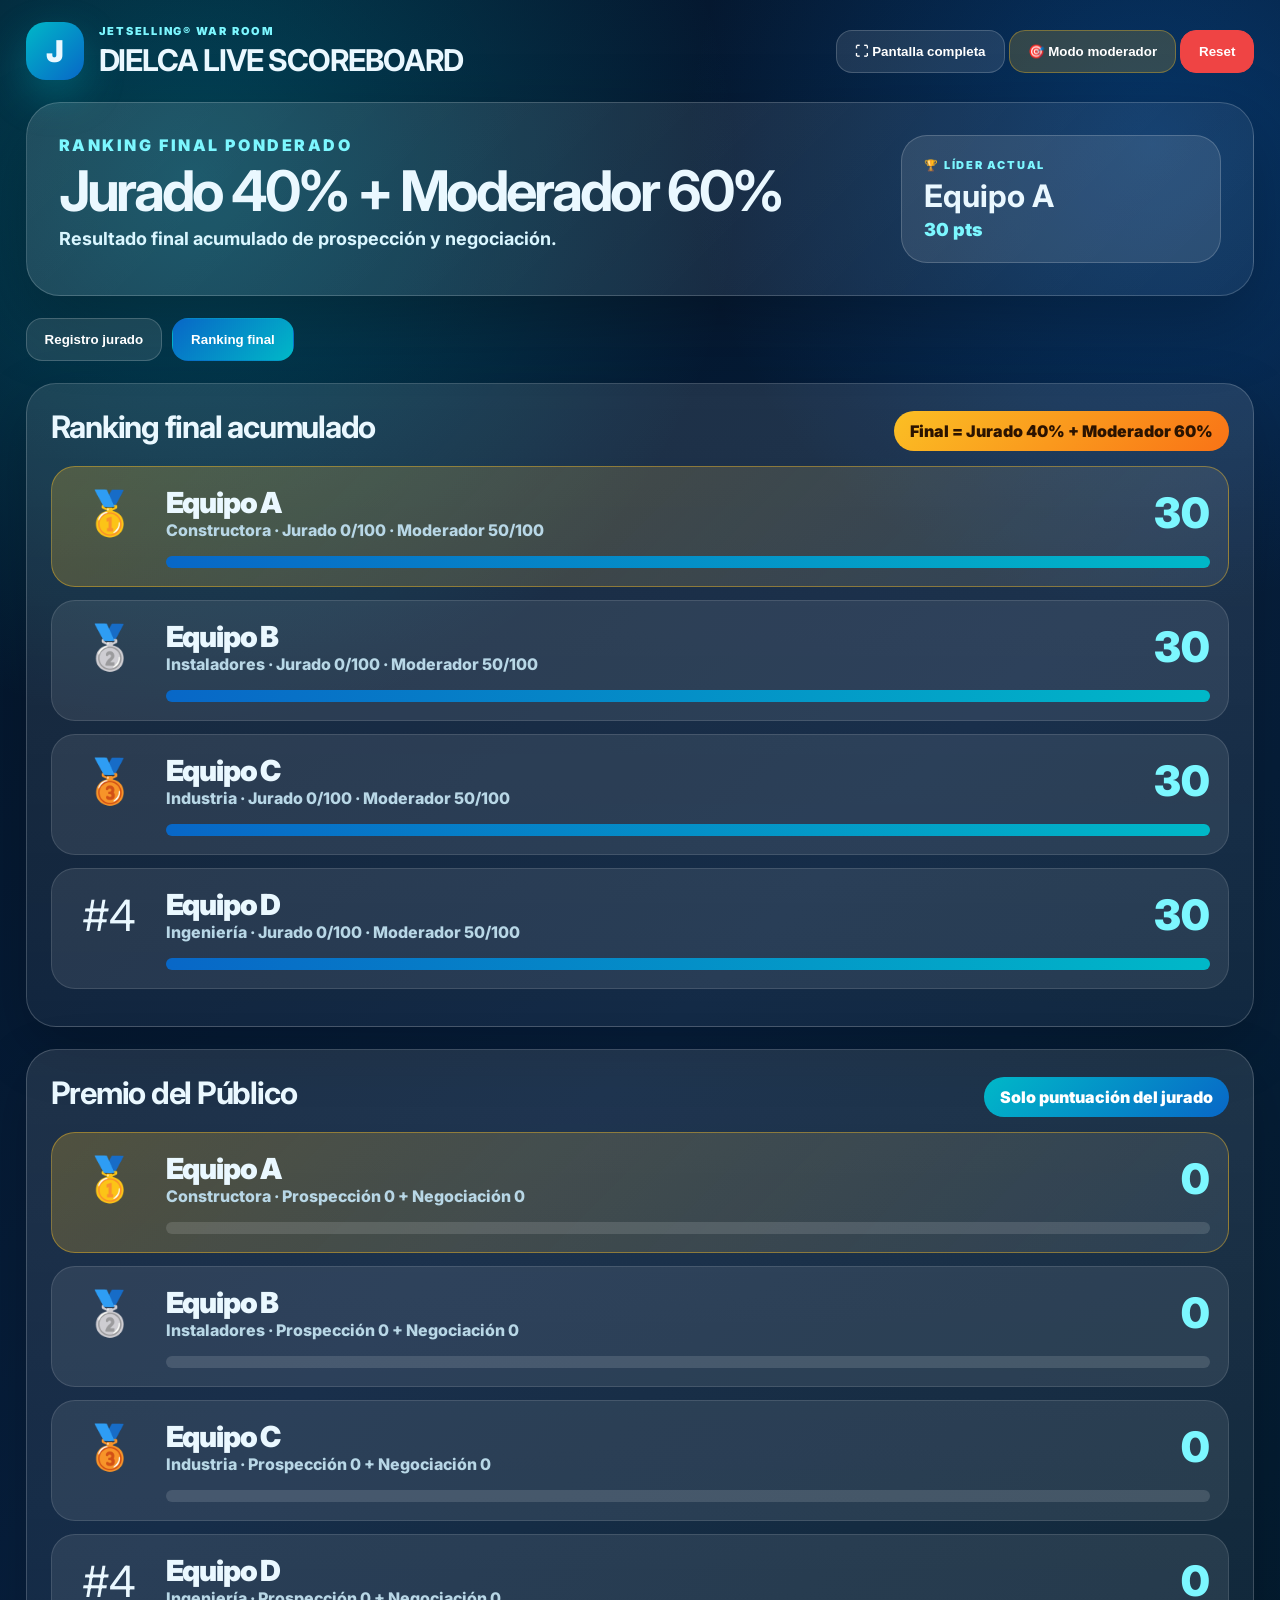
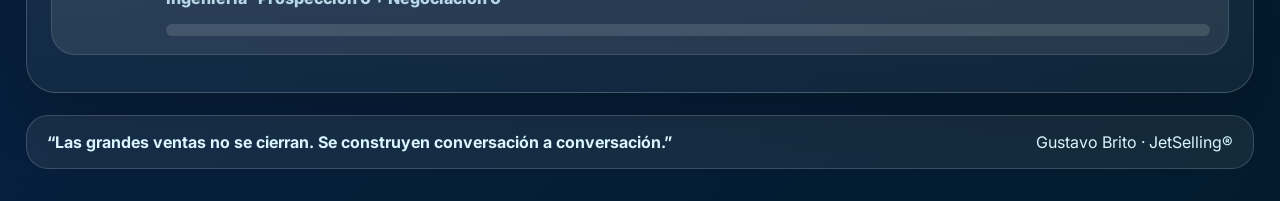
==== commit 56d8b812: "Add files via upload" ====
--- a/index.html
+++ b/index.html
@@ -3,7 +3,7 @@
 <head>
 <meta charset="utf-8"/>
 <meta name="viewport" content="width=device-width,initial-scale=1"/>
-<title>DIELCA Live Scoreboard · Moderador 60%</title>
+<title>DIELCA Live Scoreboard · Final</title>
 <link rel="stylesheet" href="style.css"/>
 </head>
 <body>
@@ -18,69 +18,87 @@
   </div>
   <div class="actions">
     <button onclick="toggleFullscreen()">⛶ Pantalla completa</button>
+    <button onclick="showTab('moderator', null)" class="private-btn">🎯 Modo moderador</button>
     <button class="danger" onclick="resetAll()">Reset</button>
   </div>
 </header>
 
-<section class="hero">
-  <div>
-    <p>Ranking final ponderado</p>
-    <h2>Jurado 40% + Moderador 60%</h2>
-    <span>La valoración del moderador tiene mayor peso para asegurar objetividad.</span>
-  </div>
-  <div class="hero-card">
-    <small>🏆 Líder actual</small>
-    <strong id="leaderName">—</strong>
-    <span id="leaderScore">0 pts</span>
-  </div>
-</section>
+<section id="publicView">
+  <section class="hero">
+    <div>
+      <p>Ranking final ponderado</p>
+      <h2>Jurado 40% + Moderador 60%</h2>
+      <span>Resultado final acumulado de prospección y negociación.</span>
+    </div>
+    <div class="hero-card">
+      <small>🏆 Líder actual</small>
+      <strong id="leaderName">—</strong>
+      <span id="leaderScore">0 pts</span>
+    </div>
+  </section>
 
-<section class="tabs">
-  <button class="active" onclick="showTab('input', this)">Registro de puntuación</button>
-  <button onclick="showTab('moderator', this)">Scorecard moderador</button>
-  <button onclick="showTab('rankingTab', this)">Ranking final</button>
-</section>
+  <section class="public-actions">
+    <button onclick="showTab('input', this)">Registro jurado</button>
+    <button onclick="showTab('rankingTab', this)" class="active">Ranking final</button>
+  </section>
 
-<section id="input" class="tab active">
-  <section class="grid">
-    <div class="panel">
-      <h3>Jurado · Prospección</h3>
-      <p class="hint">Introduce la media comunicada por jurados sobre 100.</p>
-      <div id="juryProspection"></div>
-    </div>
-    <div class="panel">
-      <h3>Jurado · Negociación</h3>
-      <p class="hint">Introduce la media comunicada por jurados sobre 100.</p>
-      <div id="juryNegotiation"></div>
-    </div>
+  <section id="input" class="tab">
+    <section class="grid">
+      <div class="panel">
+        <h3>Jurado · Prospección</h3>
+        <p class="hint">Introduce la media comunicada por jurados sobre 100.</p>
+        <div id="juryProspection"></div>
+      </div>
+      <div class="panel">
+        <h3>Jurado · Negociación</h3>
+        <p class="hint">Introduce la media comunicada por jurados sobre 100.</p>
+        <div id="juryNegotiation"></div>
+      </div>
+    </section>
+  </section>
+
+  <section id="rankingTab" class="tab active">
+    <section class="board">
+      <div class="board-head">
+        <h3>Ranking final acumulado</h3>
+        <div class="tag">Final = Jurado 40% + Moderador 60%</div>
+      </div>
+      <div id="ranking"></div>
+    </section>
+
+    <section class="board secondary-board">
+      <div class="board-head">
+        <h3>Premio del Público</h3>
+        <div class="tag alt">Solo puntuación del jurado</div>
+      </div>
+      <div id="publicAward"></div>
+    </section>
   </section>
 </section>
 
-<section id="moderator" class="tab">
+<section id="moderator" class="tab moderator-secret">
+  <div class="secret-header">
+    <button onclick="showTab('rankingTab', null)">← Volver a pantalla pública</button>
+    <div>
+      <small>Vista privada</small>
+      <h2>Evaluación del moderador</h2>
+      <p>Esta pantalla no está pensada para proyectarse mientras puntúas.</p>
+    </div>
+  </div>
+
   <div class="panel wide">
-    <h3>Valoración del moderador</h3>
-    <p class="hint">Puntúa de 0 a 10. La app calcula automáticamente nota sobre 100. Esta nota pesa el 60%.</p>
-    <div class="team-selector" id="moderatorTeamButtons"></div>
+    <h3>Selecciona fase y equipo</h3>
+    <div class="mod-selectors">
+      <label>Fase
+        <select id="modPhase" onchange="selectModeratorTeam(selectedTeam)">
+          <option value="prospection">Prospección</option>
+          <option value="negotiation">Negociación</option>
+        </select>
+      </label>
+      <div class="team-selector" id="moderatorTeamButtons"></div>
+    </div>
     <div id="moderatorScorecard"></div>
   </div>
-</section>
-
-<section id="rankingTab" class="tab">
-  <section class="board">
-    <div class="board-head">
-      <h3>Ranking final acumulado</h3>
-      <div class="tag">Final = Jurado 40% + Moderador 60%</div>
-    </div>
-    <div id="ranking"></div>
-  </section>
-
-  <section class="board secondary-board">
-    <div class="board-head">
-      <h3>Premio del Público</h3>
-      <div class="tag alt">Solo puntuación del jurado</div>
-    </div>
-    <div id="publicAward"></div>
-  </section>
 </section>
 
 <footer>
--- a/style.css
+++ b/style.css
@@ -1,25 +1,28 @@
 @import url('https://fonts.googleapis.com/css2?family=Inter:wght@400;700;800;900&display=swap');
-:root{--navy:#04172b;--blue:#0867c7;--cyan:#00b8c8;--cyan2:#7cf7ff;--gold:#fbbf24;--red:#ef4444;--green:#22c55e;--muted:#b8d7e6}
+:root{--navy:#04172b;--blue:#0867c7;--cyan:#00b8c8;--cyan2:#7cf7ff;--gold:#fbbf24;--red:#ef4444;--muted:#b8d7e6}
 *{box-sizing:border-box}
 body{margin:0;font-family:Inter,system-ui,Arial,sans-serif;background:radial-gradient(circle at 15% 10%,rgba(0,184,200,.30),transparent 28%),radial-gradient(circle at 90% 8%,rgba(8,103,199,.34),transparent 23%),linear-gradient(135deg,#031326,#071f3d 55%,#031b2d);color:#eaf8ff;min-height:100vh}
 .stage{width:min(1440px,96vw);margin:0 auto;padding:22px 0 32px}
 header{display:flex;justify-content:space-between;align-items:center;gap:18px;margin-bottom:22px}
 .brand{display:flex;align-items:center;gap:15px}.logo{width:58px;height:58px;border-radius:20px;background:linear-gradient(135deg,var(--cyan),var(--blue));display:grid;place-items:center;font-size:30px;font-weight:900;box-shadow:0 16px 42px rgba(0,184,200,.3)}
 small{display:block;color:var(--cyan2);text-transform:uppercase;letter-spacing:.16em;font-weight:900;font-size:11px}h1{margin:4px 0 0;font-size:30px;letter-spacing:-.04em}
-button{border:1px solid rgba(255,255,255,.18);border-radius:16px;background:rgba(255,255,255,.10);color:white;padding:13px 18px;font-weight:900;cursor:pointer}button:hover{background:rgba(255,255,255,.16)}button.danger{background:var(--red);border-color:var(--red)}
+button{border:1px solid rgba(255,255,255,.18);border-radius:16px;background:rgba(255,255,255,.10);color:white;padding:13px 18px;font-weight:900;cursor:pointer}button:hover{background:rgba(255,255,255,.16)}button.danger{background:var(--red);border-color:var(--red)}.private-btn{background:rgba(251,191,36,.18);border-color:rgba(251,191,36,.35)}
 .hero{display:grid;grid-template-columns:1fr 320px;gap:22px;padding:32px;border-radius:34px;background:linear-gradient(135deg,rgba(255,255,255,.12),rgba(255,255,255,.05));border:1px solid rgba(255,255,255,.18);box-shadow:0 26px 70px rgba(0,0,0,.25)}
 .hero p{margin:0;color:var(--cyan2);text-transform:uppercase;letter-spacing:.16em;font-weight:900}.hero h2{font-size:56px;line-height:.94;margin:10px 0;letter-spacing:-.055em}.hero span{color:#d9f6ff;font-size:18px;font-weight:700}
 .hero-card{background:rgba(255,255,255,.10);border:1px solid rgba(255,255,255,.18);border-radius:26px;padding:22px;display:flex;flex-direction:column;justify-content:center}.hero-card strong{font-size:31px;line-height:1;margin:8px 0}.hero-card span{color:var(--cyan2);font-weight:900}
-.tabs{display:flex;gap:10px;margin:22px 0;flex-wrap:wrap}.tabs button.active{background:linear-gradient(135deg,var(--blue),var(--cyan));border-color:transparent}
+.public-actions{display:flex;gap:10px;margin:22px 0;flex-wrap:wrap}.public-actions button.active{background:linear-gradient(135deg,var(--blue),var(--cyan));border-color:transparent}
 .tab{display:none}.tab.active{display:block}
 .grid{display:grid;grid-template-columns:1fr 1fr;gap:22px}.panel,.board{background:linear-gradient(180deg,rgba(255,255,255,.10),rgba(255,255,255,.05));border:1px solid rgba(255,255,255,.18);border-radius:30px;padding:24px;box-shadow:0 22px 60px rgba(0,0,0,.20)}.wide{grid-column:1/-1}.panel h3,.board h3{margin:0 0 8px;font-size:31px;letter-spacing:-.04em}.hint{color:var(--muted);font-weight:800;margin:0 0 16px}
-.entry{display:grid;grid-template-columns:1fr 120px;gap:12px;align-items:center;background:rgba(255,255,255,.08);border-radius:18px;padding:13px;margin:10px 0}.entry span{font-weight:900}.entry input{width:100%;border:1px solid rgba(255,255,255,.22);background:rgba(255,255,255,.10);color:white;border-radius:14px;padding:12px;font-size:24px;text-align:center;font-weight:900}
-.team-selector{display:grid;grid-template-columns:repeat(4,1fr);gap:10px;margin:16px 0}.team-selector button.active{background:linear-gradient(135deg,var(--gold),#f97316);color:#2b1300;border-color:transparent}
-.criteria{display:grid;grid-template-columns:1fr 1fr;gap:14px}.criterion{background:rgba(255,255,255,.08);border-radius:20px;padding:16px;border:1px solid rgba(255,255,255,.12)}.criterion label{display:block;font-weight:900;margin-bottom:6px}.criterion small{color:var(--muted);letter-spacing:0;text-transform:none;font-size:12px}.criterion input{width:100%;accent-color:var(--cyan)}.criterion b{font-size:24px;color:var(--cyan2)}
+.entry{display:grid;grid-template-columns:1fr 120px;gap:12px;align-items:center;background:rgba(255,255,255,.08);border-radius:18px;padding:13px;margin:10px 0}.entry span{font-weight:900}.entry input,.mod-selectors select{width:100%;border:1px solid rgba(255,255,255,.22);background:rgba(255,255,255,.10);color:white;border-radius:14px;padding:12px;font-size:22px;text-align:center;font-weight:900}.mod-selectors select option{background:#071f3d;color:white}
+.moderator-secret{background:linear-gradient(135deg,#160f02,#2b1b00);border:1px solid rgba(251,191,36,.35);border-radius:34px;padding:24px;box-shadow:0 28px 80px rgba(0,0,0,.35)}
+.secret-header{display:grid;grid-template-columns:240px 1fr;gap:22px;align-items:center;margin-bottom:18px}.secret-header h2{font-size:42px;margin:4px 0}.secret-header p{color:#f8e4b2;font-weight:800}
+.mod-selectors{display:grid;grid-template-columns:260px 1fr;gap:18px}.mod-selectors label{font-weight:900;color:var(--cyan2);text-transform:uppercase;letter-spacing:.12em;font-size:12px}
+.team-selector{display:grid;grid-template-columns:repeat(4,1fr);gap:10px}.team-selector button.active{background:linear-gradient(135deg,var(--gold),#f97316);color:#2b1300;border-color:transparent}
+.criteria{display:grid;grid-template-columns:1fr 1fr;gap:14px;margin-top:18px}.criterion{background:rgba(255,255,255,.08);border-radius:20px;padding:16px;border:1px solid rgba(255,255,255,.12)}.criterion label{display:block;font-weight:900;margin-bottom:6px}.criterion small{color:var(--muted);letter-spacing:0;text-transform:none;font-size:12px}.criterion input{width:100%;accent-color:var(--cyan)}.criterion b{font-size:24px;color:var(--cyan2)}
 .mod-total{font-size:48px;text-align:center;font-weight:900;color:var(--cyan2);background:rgba(255,255,255,.08);border-radius:24px;padding:18px;margin-top:18px}
 .board{margin-top:22px}.board-head{display:flex;justify-content:space-between;align-items:center;gap:18px}.tag{background:linear-gradient(135deg,var(--gold),#f97316);color:#2b1300;border-radius:999px;padding:10px 16px;font-weight:900}.tag.alt{background:linear-gradient(135deg,var(--cyan),var(--blue));color:white}
 .rank{display:grid;grid-template-columns:80px 1fr 130px;gap:16px;align-items:center;background:rgba(255,255,255,.085);border:1px solid rgba(255,255,255,.12);border-radius:24px;padding:18px;margin:13px 0}.rank.first{background:linear-gradient(135deg,rgba(251,191,36,.23),rgba(255,255,255,.08));border-color:rgba(251,191,36,.42)}
 .medal{font-size:43px;text-align:center}.name{font-size:29px;font-weight:900;letter-spacing:-.04em}.sub{color:var(--muted);font-weight:800}.pts{font-size:42px;font-weight:900;color:var(--cyan2);text-align:right}.bar{grid-column:2/4;height:12px;background:rgba(255,255,255,.13);border-radius:99px;overflow:hidden}.bar div{height:100%;background:linear-gradient(90deg,var(--blue),var(--cyan));transition:width .55s ease}
 footer{margin-top:22px;display:flex;justify-content:space-between;gap:20px;background:rgba(255,255,255,.07);border:1px solid rgba(255,255,255,.16);border-radius:22px;padding:16px 20px;color:#d9f6ff}
-@media(max-width:900px){.hero,.grid{grid-template-columns:1fr}.team-selector,.criteria{grid-template-columns:1fr 1fr}.hero h2{font-size:38px}header,footer{flex-direction:column;align-items:flex-start}}
+@media(max-width:900px){.hero,.grid,.secret-header,.mod-selectors{grid-template-columns:1fr}.team-selector,.criteria{grid-template-columns:1fr 1fr}.hero h2{font-size:38px}header,footer{flex-direction:column;align-items:flex-start}}
 @media(max-width:560px){.team-selector,.criteria{grid-template-columns:1fr}.entry{grid-template-columns:1fr}.rank{grid-template-columns:54px 1fr 88px}.name{font-size:21px}.pts{font-size:28px}}
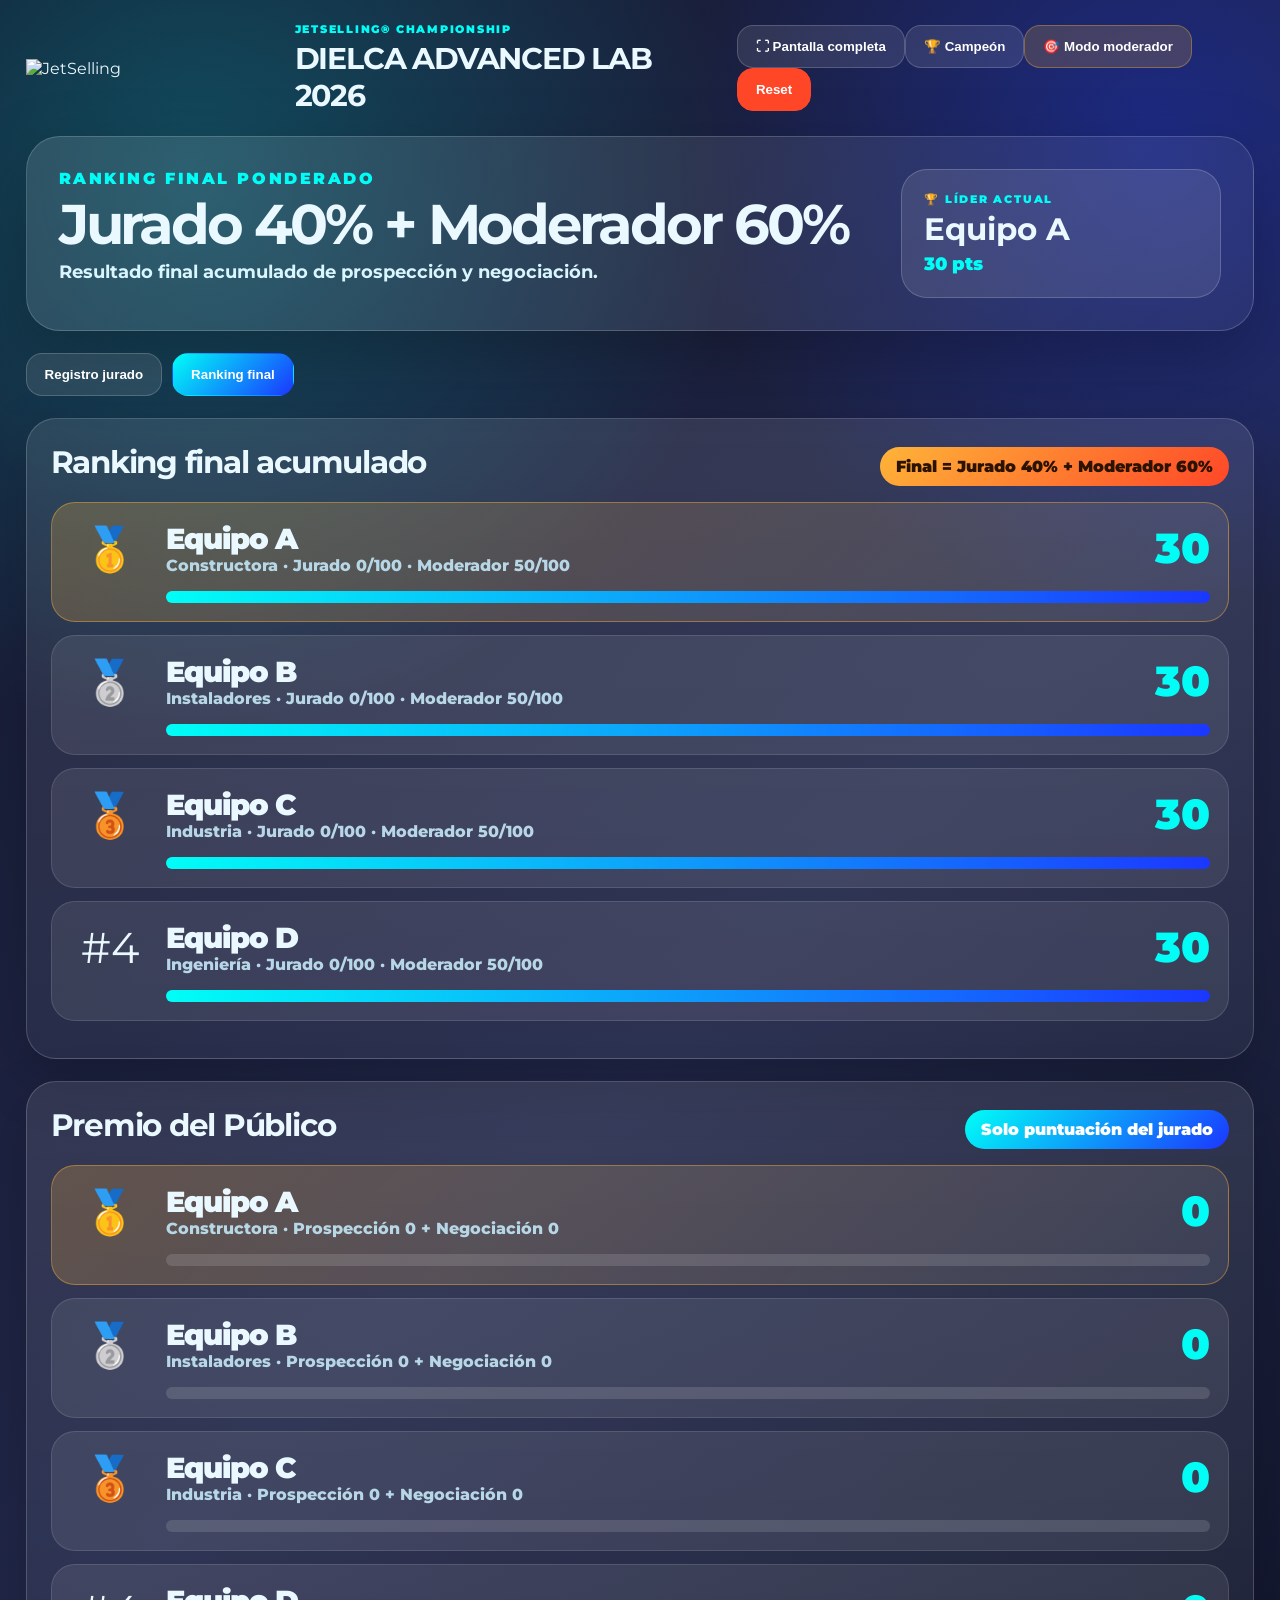
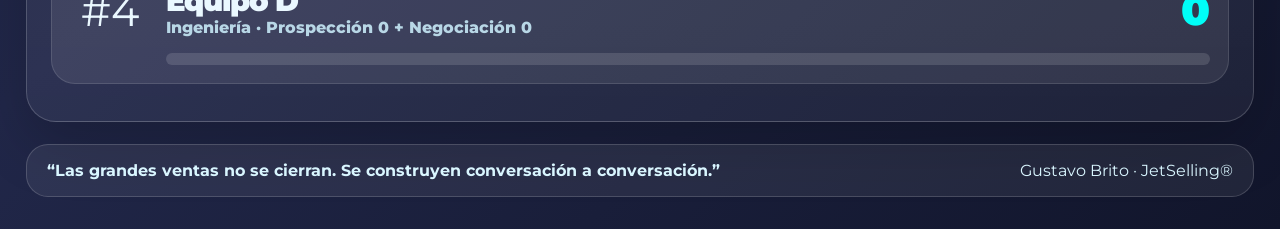
==== commit 86ebd944: "Add files via upload" ====
--- a/index.html
+++ b/index.html
@@ -1,112 +1,11 @@
 <!doctype html>
-<html lang="es">
-<head>
-<meta charset="utf-8"/>
-<meta name="viewport" content="width=device-width,initial-scale=1"/>
-<title>DIELCA Live Scoreboard · Final</title>
-<link rel="stylesheet" href="style.css"/>
-</head>
-<body>
-<div class="stage">
-<header>
-  <div class="brand">
-    <div class="logo">J</div>
-    <div>
-      <small>JetSelling® War Room</small>
-      <h1>DIELCA LIVE SCOREBOARD</h1>
-    </div>
-  </div>
-  <div class="actions">
-    <button onclick="toggleFullscreen()">⛶ Pantalla completa</button>
-    <button onclick="showTab('moderator', null)" class="private-btn">🎯 Modo moderador</button>
-    <button class="danger" onclick="resetAll()">Reset</button>
-  </div>
-</header>
-
-<section id="publicView">
-  <section class="hero">
-    <div>
-      <p>Ranking final ponderado</p>
-      <h2>Jurado 40% + Moderador 60%</h2>
-      <span>Resultado final acumulado de prospección y negociación.</span>
-    </div>
-    <div class="hero-card">
-      <small>🏆 Líder actual</small>
-      <strong id="leaderName">—</strong>
-      <span id="leaderScore">0 pts</span>
-    </div>
-  </section>
-
-  <section class="public-actions">
-    <button onclick="showTab('input', this)">Registro jurado</button>
-    <button onclick="showTab('rankingTab', this)" class="active">Ranking final</button>
-  </section>
-
-  <section id="input" class="tab">
-    <section class="grid">
-      <div class="panel">
-        <h3>Jurado · Prospección</h3>
-        <p class="hint">Introduce la media comunicada por jurados sobre 100.</p>
-        <div id="juryProspection"></div>
-      </div>
-      <div class="panel">
-        <h3>Jurado · Negociación</h3>
-        <p class="hint">Introduce la media comunicada por jurados sobre 100.</p>
-        <div id="juryNegotiation"></div>
-      </div>
-    </section>
-  </section>
-
-  <section id="rankingTab" class="tab active">
-    <section class="board">
-      <div class="board-head">
-        <h3>Ranking final acumulado</h3>
-        <div class="tag">Final = Jurado 40% + Moderador 60%</div>
-      </div>
-      <div id="ranking"></div>
-    </section>
-
-    <section class="board secondary-board">
-      <div class="board-head">
-        <h3>Premio del Público</h3>
-        <div class="tag alt">Solo puntuación del jurado</div>
-      </div>
-      <div id="publicAward"></div>
-    </section>
-  </section>
-</section>
-
-<section id="moderator" class="tab moderator-secret">
-  <div class="secret-header">
-    <button onclick="showTab('rankingTab', null)">← Volver a pantalla pública</button>
-    <div>
-      <small>Vista privada</small>
-      <h2>Evaluación del moderador</h2>
-      <p>Esta pantalla no está pensada para proyectarse mientras puntúas.</p>
-    </div>
-  </div>
-
-  <div class="panel wide">
-    <h3>Selecciona fase y equipo</h3>
-    <div class="mod-selectors">
-      <label>Fase
-        <select id="modPhase" onchange="selectModeratorTeam(selectedTeam)">
-          <option value="prospection">Prospección</option>
-          <option value="negotiation">Negociación</option>
-        </select>
-      </label>
-      <div class="team-selector" id="moderatorTeamButtons"></div>
-    </div>
-    <div id="moderatorScorecard"></div>
-  </div>
-</section>
-
-<footer>
-  <strong>“Las grandes ventas no se cierran. Se construyen conversación a conversación.”</strong>
-  <span>Gustavo Brito · JetSelling®</span>
-</footer>
-</div>
-
-<script src="script.js"></script>
-</body>
-</html>
+<html lang="es"><head><meta charset="utf-8"/><meta name="viewport" content="width=device-width,initial-scale=1"/><title>DIELCA Live Scoreboard · JetSelling</title><link rel="stylesheet" href="style.css"/></head>
+<body><div class="stage">
+<header><div class="brand"><img src="assets/jetselling-logo-horizontal.png" alt="JetSelling"><div><small>JetSelling® Championship</small><h1>DIELCA ADVANCED LAB 2026</h1></div></div><div class="actions"><button onclick="toggleFullscreen()">⛶ Pantalla completa</button><button onclick="showChampion()">🏆 Campeón</button><button onclick="showTab('moderator', null)" class="private-btn">🎯 Modo moderador</button><button class="danger" onclick="resetAll()">Reset</button></div></header>
+<section id="publicView"><section class="hero"><div><p>Ranking final ponderado</p><h2>Jurado 40% + Moderador 60%</h2><span>Resultado final acumulado de prospección y negociación.</span></div><div class="hero-card"><small>🏆 Líder actual</small><strong id="leaderName">—</strong><span id="leaderScore">0 pts</span></div></section>
+<section class="public-actions"><button onclick="showTab('input', this)">Registro jurado</button><button onclick="showTab('rankingTab', this)" class="active">Ranking final</button></section>
+<section id="input" class="tab"><section class="grid"><div class="panel"><h3>Jurado · Prospección</h3><p class="hint">Introduce la media comunicada por jurados sobre 100.</p><div id="juryProspection"></div></div><div class="panel"><h3>Jurado · Negociación</h3><p class="hint">Introduce la media comunicada por jurados sobre 100.</p><div id="juryNegotiation"></div></div></section></section>
+<section id="rankingTab" class="tab active"><section class="board"><div class="board-head"><h3>Ranking final acumulado</h3><div class="tag">Final = Jurado 40% + Moderador 60%</div></div><div id="ranking"></div></section><section class="board secondary-board"><div class="board-head"><h3>Premio del Público</h3><div class="tag alt">Solo puntuación del jurado</div></div><div id="publicAward"></div></section></section></section>
+<section id="moderator" class="tab moderator-secret"><div class="secret-header"><button onclick="showTab('rankingTab', null)">← Volver a pantalla pública</button><div><small>Vista privada</small><h2>Evaluación del moderador</h2><p>Esta pantalla no está pensada para proyectarse mientras puntúas.</p></div></div><div class="panel wide"><h3>Selecciona fase y equipo</h3><div class="mod-selectors"><label>Fase<select id="modPhase" onchange="selectModeratorTeam(selectedTeam)"><option value="prospection">Prospección</option><option value="negotiation">Negociación</option></select></label><div class="team-selector" id="moderatorTeamButtons"></div></div><div id="moderatorScorecard"></div></div></section>
+<section id="champion" class="champion"><img src="assets/jetselling-logo-horizontal.png" alt="JetSelling"><div class="trophy">🏆</div><h2>CAMPEÓN DIELCA WAR ROOM 2026</h2><h3 id="championTeam">—</h3><p id="championPoints">0 pts</p><button onclick="hideChampion()">Volver al ranking</button></section>
+<footer><strong>“Las grandes ventas no se cierran. Se construyen conversación a conversación.”</strong><span>Gustavo Brito · JetSelling®</span></footer></div><script src="script.js"></script></body></html>
--- a/style.css
+++ b/style.css
@@ -1,28 +1 @@
-@import url('https://fonts.googleapis.com/css2?family=Inter:wght@400;700;800;900&display=swap');
-:root{--navy:#04172b;--blue:#0867c7;--cyan:#00b8c8;--cyan2:#7cf7ff;--gold:#fbbf24;--red:#ef4444;--muted:#b8d7e6}
-*{box-sizing:border-box}
-body{margin:0;font-family:Inter,system-ui,Arial,sans-serif;background:radial-gradient(circle at 15% 10%,rgba(0,184,200,.30),transparent 28%),radial-gradient(circle at 90% 8%,rgba(8,103,199,.34),transparent 23%),linear-gradient(135deg,#031326,#071f3d 55%,#031b2d);color:#eaf8ff;min-height:100vh}
-.stage{width:min(1440px,96vw);margin:0 auto;padding:22px 0 32px}
-header{display:flex;justify-content:space-between;align-items:center;gap:18px;margin-bottom:22px}
-.brand{display:flex;align-items:center;gap:15px}.logo{width:58px;height:58px;border-radius:20px;background:linear-gradient(135deg,var(--cyan),var(--blue));display:grid;place-items:center;font-size:30px;font-weight:900;box-shadow:0 16px 42px rgba(0,184,200,.3)}
-small{display:block;color:var(--cyan2);text-transform:uppercase;letter-spacing:.16em;font-weight:900;font-size:11px}h1{margin:4px 0 0;font-size:30px;letter-spacing:-.04em}
-button{border:1px solid rgba(255,255,255,.18);border-radius:16px;background:rgba(255,255,255,.10);color:white;padding:13px 18px;font-weight:900;cursor:pointer}button:hover{background:rgba(255,255,255,.16)}button.danger{background:var(--red);border-color:var(--red)}.private-btn{background:rgba(251,191,36,.18);border-color:rgba(251,191,36,.35)}
-.hero{display:grid;grid-template-columns:1fr 320px;gap:22px;padding:32px;border-radius:34px;background:linear-gradient(135deg,rgba(255,255,255,.12),rgba(255,255,255,.05));border:1px solid rgba(255,255,255,.18);box-shadow:0 26px 70px rgba(0,0,0,.25)}
-.hero p{margin:0;color:var(--cyan2);text-transform:uppercase;letter-spacing:.16em;font-weight:900}.hero h2{font-size:56px;line-height:.94;margin:10px 0;letter-spacing:-.055em}.hero span{color:#d9f6ff;font-size:18px;font-weight:700}
-.hero-card{background:rgba(255,255,255,.10);border:1px solid rgba(255,255,255,.18);border-radius:26px;padding:22px;display:flex;flex-direction:column;justify-content:center}.hero-card strong{font-size:31px;line-height:1;margin:8px 0}.hero-card span{color:var(--cyan2);font-weight:900}
-.public-actions{display:flex;gap:10px;margin:22px 0;flex-wrap:wrap}.public-actions button.active{background:linear-gradient(135deg,var(--blue),var(--cyan));border-color:transparent}
-.tab{display:none}.tab.active{display:block}
-.grid{display:grid;grid-template-columns:1fr 1fr;gap:22px}.panel,.board{background:linear-gradient(180deg,rgba(255,255,255,.10),rgba(255,255,255,.05));border:1px solid rgba(255,255,255,.18);border-radius:30px;padding:24px;box-shadow:0 22px 60px rgba(0,0,0,.20)}.wide{grid-column:1/-1}.panel h3,.board h3{margin:0 0 8px;font-size:31px;letter-spacing:-.04em}.hint{color:var(--muted);font-weight:800;margin:0 0 16px}
-.entry{display:grid;grid-template-columns:1fr 120px;gap:12px;align-items:center;background:rgba(255,255,255,.08);border-radius:18px;padding:13px;margin:10px 0}.entry span{font-weight:900}.entry input,.mod-selectors select{width:100%;border:1px solid rgba(255,255,255,.22);background:rgba(255,255,255,.10);color:white;border-radius:14px;padding:12px;font-size:22px;text-align:center;font-weight:900}.mod-selectors select option{background:#071f3d;color:white}
-.moderator-secret{background:linear-gradient(135deg,#160f02,#2b1b00);border:1px solid rgba(251,191,36,.35);border-radius:34px;padding:24px;box-shadow:0 28px 80px rgba(0,0,0,.35)}
-.secret-header{display:grid;grid-template-columns:240px 1fr;gap:22px;align-items:center;margin-bottom:18px}.secret-header h2{font-size:42px;margin:4px 0}.secret-header p{color:#f8e4b2;font-weight:800}
-.mod-selectors{display:grid;grid-template-columns:260px 1fr;gap:18px}.mod-selectors label{font-weight:900;color:var(--cyan2);text-transform:uppercase;letter-spacing:.12em;font-size:12px}
-.team-selector{display:grid;grid-template-columns:repeat(4,1fr);gap:10px}.team-selector button.active{background:linear-gradient(135deg,var(--gold),#f97316);color:#2b1300;border-color:transparent}
-.criteria{display:grid;grid-template-columns:1fr 1fr;gap:14px;margin-top:18px}.criterion{background:rgba(255,255,255,.08);border-radius:20px;padding:16px;border:1px solid rgba(255,255,255,.12)}.criterion label{display:block;font-weight:900;margin-bottom:6px}.criterion small{color:var(--muted);letter-spacing:0;text-transform:none;font-size:12px}.criterion input{width:100%;accent-color:var(--cyan)}.criterion b{font-size:24px;color:var(--cyan2)}
-.mod-total{font-size:48px;text-align:center;font-weight:900;color:var(--cyan2);background:rgba(255,255,255,.08);border-radius:24px;padding:18px;margin-top:18px}
-.board{margin-top:22px}.board-head{display:flex;justify-content:space-between;align-items:center;gap:18px}.tag{background:linear-gradient(135deg,var(--gold),#f97316);color:#2b1300;border-radius:999px;padding:10px 16px;font-weight:900}.tag.alt{background:linear-gradient(135deg,var(--cyan),var(--blue));color:white}
-.rank{display:grid;grid-template-columns:80px 1fr 130px;gap:16px;align-items:center;background:rgba(255,255,255,.085);border:1px solid rgba(255,255,255,.12);border-radius:24px;padding:18px;margin:13px 0}.rank.first{background:linear-gradient(135deg,rgba(251,191,36,.23),rgba(255,255,255,.08));border-color:rgba(251,191,36,.42)}
-.medal{font-size:43px;text-align:center}.name{font-size:29px;font-weight:900;letter-spacing:-.04em}.sub{color:var(--muted);font-weight:800}.pts{font-size:42px;font-weight:900;color:var(--cyan2);text-align:right}.bar{grid-column:2/4;height:12px;background:rgba(255,255,255,.13);border-radius:99px;overflow:hidden}.bar div{height:100%;background:linear-gradient(90deg,var(--blue),var(--cyan));transition:width .55s ease}
-footer{margin-top:22px;display:flex;justify-content:space-between;gap:20px;background:rgba(255,255,255,.07);border:1px solid rgba(255,255,255,.16);border-radius:22px;padding:16px 20px;color:#d9f6ff}
-@media(max-width:900px){.hero,.grid,.secret-header,.mod-selectors{grid-template-columns:1fr}.team-selector,.criteria{grid-template-columns:1fr 1fr}.hero h2{font-size:38px}header,footer{flex-direction:column;align-items:flex-start}}
-@media(max-width:560px){.team-selector,.criteria{grid-template-columns:1fr}.entry{grid-template-columns:1fr}.rank{grid-template-columns:54px 1fr 88px}.name{font-size:21px}.pts{font-size:28px}}
+@import url('https://fonts.googleapis.com/css2?family=Montserrat:wght@400;600;700;800;900&display=swap');:root{--navy:#212749;--blue:#1B37FF;--cyan:#00FEF7;--gold:#FFB438;--red:#FF4728;--muted:#b8d7e6}*{box-sizing:border-box}body{margin:0;font-family:Montserrat,system-ui,Arial,sans-serif;background:radial-gradient(circle at 15% 10%,rgba(0,254,247,.22),transparent 28%),radial-gradient(circle at 90% 8%,rgba(27,55,255,.34),transparent 23%),linear-gradient(135deg,#14182f,var(--navy) 55%,#11152b);color:#eaf8ff;min-height:100vh}.stage{width:min(1440px,96vw);margin:0 auto;padding:22px 0 32px}header{display:flex;justify-content:space-between;align-items:center;gap:18px;margin-bottom:22px}.brand{display:flex;align-items:center;gap:15px}.brand img{width:260px;max-width:38vw;height:auto}small{display:block;color:var(--cyan);text-transform:uppercase;letter-spacing:.16em;font-weight:900;font-size:11px}h1{margin:4px 0 0;font-size:30px;letter-spacing:-.04em}button{border:1px solid rgba(255,255,255,.18);border-radius:16px;background:rgba(255,255,255,.10);color:white;padding:13px 18px;font-weight:900;cursor:pointer}button:hover{background:rgba(255,255,255,.16)}button.danger{background:var(--red);border-color:var(--red)}.private-btn{background:rgba(255,180,56,.18);border-color:rgba(255,180,56,.35)}.hero{display:grid;grid-template-columns:1fr 320px;gap:22px;padding:32px;border-radius:34px;background:linear-gradient(135deg,rgba(255,255,255,.12),rgba(255,255,255,.05));border:1px solid rgba(255,255,255,.18);box-shadow:0 26px 70px rgba(0,0,0,.25)}.hero p{margin:0;color:var(--cyan);text-transform:uppercase;letter-spacing:.16em;font-weight:900}.hero h2{font-size:56px;line-height:.94;margin:10px 0;letter-spacing:-.055em}.hero span{color:#d9f6ff;font-size:18px;font-weight:700}.hero-card{background:rgba(255,255,255,.10);border:1px solid rgba(255,255,255,.18);border-radius:26px;padding:22px;display:flex;flex-direction:column;justify-content:center}.hero-card strong{font-size:31px;line-height:1;margin:8px 0}.hero-card span{color:var(--cyan);font-weight:900}.public-actions{display:flex;gap:10px;margin:22px 0;flex-wrap:wrap}.public-actions button.active{background:linear-gradient(135deg,var(--cyan),var(--blue));border-color:transparent}.tab{display:none}.tab.active{display:block}.grid{display:grid;grid-template-columns:1fr 1fr;gap:22px}.panel,.board{background:linear-gradient(180deg,rgba(255,255,255,.10),rgba(255,255,255,.05));border:1px solid rgba(255,255,255,.18);border-radius:30px;padding:24px;box-shadow:0 22px 60px rgba(0,0,0,.20)}.wide{grid-column:1/-1}.panel h3,.board h3{margin:0 0 8px;font-size:31px;letter-spacing:-.04em}.hint{color:var(--muted);font-weight:800;margin:0 0 16px}.entry{display:grid;grid-template-columns:1fr 120px;gap:12px;align-items:center;background:rgba(255,255,255,.08);border-radius:18px;padding:13px;margin:10px 0}.entry span{font-weight:900}.entry input,.mod-selectors select{width:100%;border:1px solid rgba(255,255,255,.22);background:rgba(255,255,255,.10);color:white;border-radius:14px;padding:12px;font-size:22px;text-align:center;font-weight:900}.mod-selectors select option{background:#212749;color:white}.moderator-secret{background:linear-gradient(135deg,#160f02,#2b1b00);border:1px solid rgba(255,180,56,.35);border-radius:34px;padding:24px;box-shadow:0 28px 80px rgba(0,0,0,.35)}.secret-header{display:grid;grid-template-columns:240px 1fr;gap:22px;align-items:center;margin-bottom:18px}.secret-header h2{font-size:42px;margin:4px 0}.secret-header p{color:#f8e4b2;font-weight:800}.mod-selectors{display:grid;grid-template-columns:260px 1fr;gap:18px}.mod-selectors label{font-weight:900;color:var(--cyan);text-transform:uppercase;letter-spacing:.12em;font-size:12px}.team-selector{display:grid;grid-template-columns:repeat(4,1fr);gap:10px}.team-selector button.active{background:linear-gradient(135deg,var(--gold),#FF4728);color:#2b1300;border-color:transparent}.criteria{display:grid;grid-template-columns:1fr 1fr;gap:14px;margin-top:18px}.criterion{background:rgba(255,255,255,.08);border-radius:20px;padding:16px;border:1px solid rgba(255,255,255,.12)}.criterion label{display:block;font-weight:900;margin-bottom:6px}.criterion small{color:var(--muted);letter-spacing:0;text-transform:none;font-size:12px}.criterion input{width:100%;accent-color:var(--cyan)}.criterion b{font-size:24px;color:var(--cyan)}.mod-total{font-size:48px;text-align:center;font-weight:900;color:var(--cyan);background:rgba(255,255,255,.08);border-radius:24px;padding:18px;margin-top:18px}.board{margin-top:22px}.board-head{display:flex;justify-content:space-between;align-items:center;gap:18px}.tag{background:linear-gradient(135deg,var(--gold),#FF4728);color:#2b1300;border-radius:999px;padding:10px 16px;font-weight:900}.tag.alt{background:linear-gradient(135deg,var(--cyan),var(--blue));color:white}.rank{display:grid;grid-template-columns:80px 1fr 130px;gap:16px;align-items:center;background:rgba(255,255,255,.085);border:1px solid rgba(255,255,255,.12);border-radius:24px;padding:18px;margin:13px 0}.rank.first{background:linear-gradient(135deg,rgba(255,180,56,.23),rgba(255,255,255,.08));border-color:rgba(255,180,56,.42)}.medal{font-size:43px;text-align:center}.name{font-size:29px;font-weight:900;letter-spacing:-.04em}.sub{color:var(--muted);font-weight:800}.pts{font-size:42px;font-weight:900;color:var(--cyan);text-align:right}.bar{grid-column:2/4;height:12px;background:rgba(255,255,255,.13);border-radius:99px;overflow:hidden}.bar div{height:100%;background:linear-gradient(90deg,var(--cyan),var(--blue));transition:width .55s ease}.champion{display:none;position:fixed;inset:0;background:radial-gradient(circle at center,rgba(0,254,247,.2),transparent 35%),linear-gradient(135deg,#11152b,#212749);z-index:50;align-items:center;justify-content:center;flex-direction:column;text-align:center;padding:40px}.champion.active{display:flex}.champion img{width:min(520px,70vw);margin-bottom:26px}.trophy{font-size:110px}.champion h2{font-size:56px;line-height:.95;margin:10px 0}.champion h3{font-size:72px;color:var(--cyan);margin:10px 0}.champion p{font-size:34px;font-weight:900}footer{margin-top:22px;display:flex;justify-content:space-between;gap:20px;background:rgba(255,255,255,.07);border:1px solid rgba(255,255,255,.16);border-radius:22px;padding:16px 20px;color:#d9f6ff}@media(max-width:900px){.hero,.grid,.secret-header,.mod-selectors{grid-template-columns:1fr}.team-selector,.criteria{grid-template-columns:1fr 1fr}.hero h2{font-size:38px}header,footer{flex-direction:column;align-items:flex-start}.brand img{max-width:70vw}}@media(max-width:560px){.team-selector,.criteria{grid-template-columns:1fr}.entry{grid-template-columns:1fr}.rank{grid-template-columns:54px 1fr 88px}.name{font-size:21px}.pts{font-size:28px}.champion h2{font-size:34px}.champion h3{font-size:45px}}
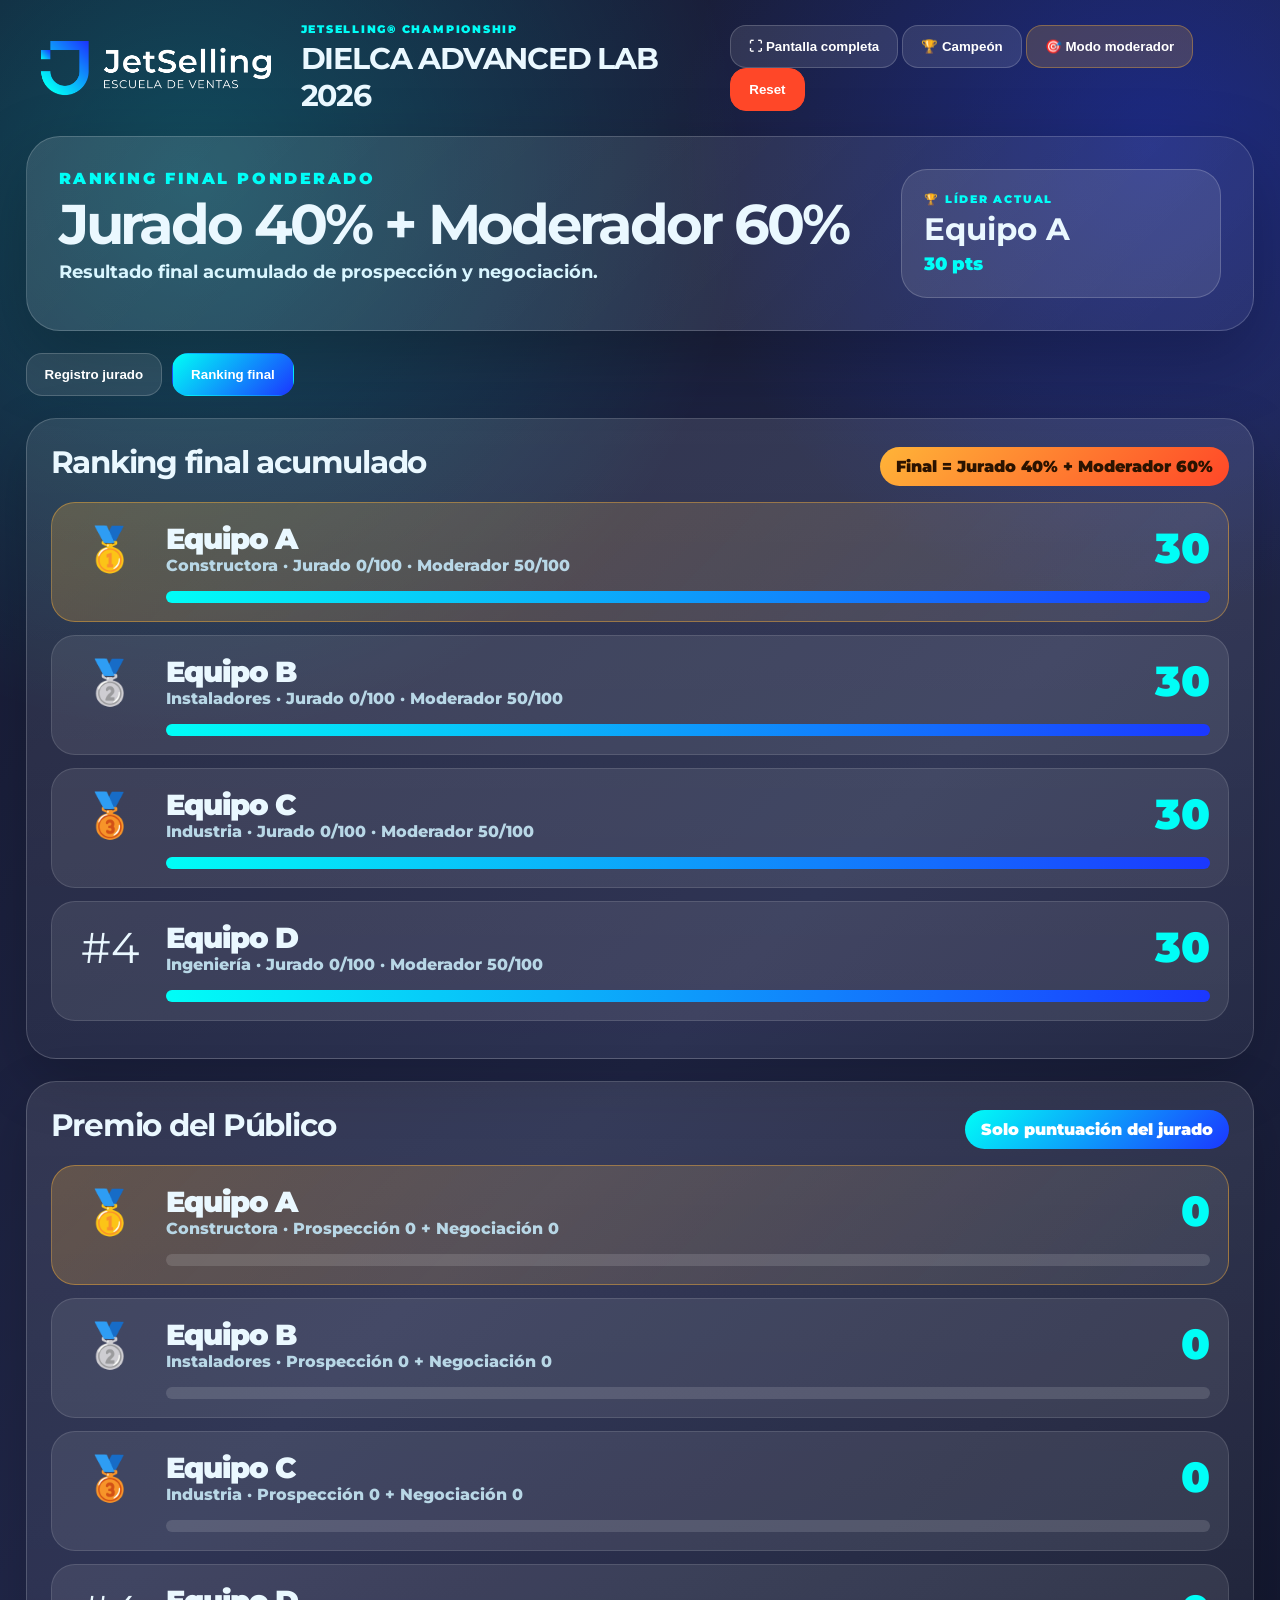
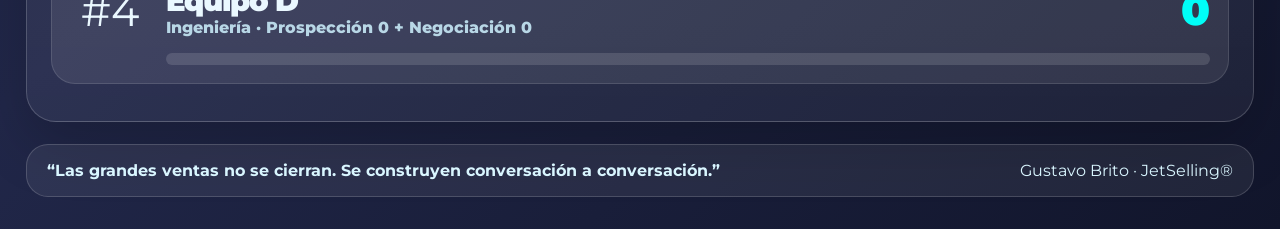
==== commit 55b29802: "Add files via upload" ====
--- a/index.html
+++ b/index.html
@@ -1,11 +1,121 @@
 <!doctype html>
-<html lang="es"><head><meta charset="utf-8"/><meta name="viewport" content="width=device-width,initial-scale=1"/><title>DIELCA Live Scoreboard · JetSelling</title><link rel="stylesheet" href="style.css"/></head>
-<body><div class="stage">
-<header><div class="brand"><img src="assets/jetselling-logo-horizontal.png" alt="JetSelling"><div><small>JetSelling® Championship</small><h1>DIELCA ADVANCED LAB 2026</h1></div></div><div class="actions"><button onclick="toggleFullscreen()">⛶ Pantalla completa</button><button onclick="showChampion()">🏆 Campeón</button><button onclick="showTab('moderator', null)" class="private-btn">🎯 Modo moderador</button><button class="danger" onclick="resetAll()">Reset</button></div></header>
-<section id="publicView"><section class="hero"><div><p>Ranking final ponderado</p><h2>Jurado 40% + Moderador 60%</h2><span>Resultado final acumulado de prospección y negociación.</span></div><div class="hero-card"><small>🏆 Líder actual</small><strong id="leaderName">—</strong><span id="leaderScore">0 pts</span></div></section>
-<section class="public-actions"><button onclick="showTab('input', this)">Registro jurado</button><button onclick="showTab('rankingTab', this)" class="active">Ranking final</button></section>
-<section id="input" class="tab"><section class="grid"><div class="panel"><h3>Jurado · Prospección</h3><p class="hint">Introduce la media comunicada por jurados sobre 100.</p><div id="juryProspection"></div></div><div class="panel"><h3>Jurado · Negociación</h3><p class="hint">Introduce la media comunicada por jurados sobre 100.</p><div id="juryNegotiation"></div></div></section></section>
-<section id="rankingTab" class="tab active"><section class="board"><div class="board-head"><h3>Ranking final acumulado</h3><div class="tag">Final = Jurado 40% + Moderador 60%</div></div><div id="ranking"></div></section><section class="board secondary-board"><div class="board-head"><h3>Premio del Público</h3><div class="tag alt">Solo puntuación del jurado</div></div><div id="publicAward"></div></section></section></section>
-<section id="moderator" class="tab moderator-secret"><div class="secret-header"><button onclick="showTab('rankingTab', null)">← Volver a pantalla pública</button><div><small>Vista privada</small><h2>Evaluación del moderador</h2><p>Esta pantalla no está pensada para proyectarse mientras puntúas.</p></div></div><div class="panel wide"><h3>Selecciona fase y equipo</h3><div class="mod-selectors"><label>Fase<select id="modPhase" onchange="selectModeratorTeam(selectedTeam)"><option value="prospection">Prospección</option><option value="negotiation">Negociación</option></select></label><div class="team-selector" id="moderatorTeamButtons"></div></div><div id="moderatorScorecard"></div></div></section>
-<section id="champion" class="champion"><img src="assets/jetselling-logo-horizontal.png" alt="JetSelling"><div class="trophy">🏆</div><h2>CAMPEÓN DIELCA WAR ROOM 2026</h2><h3 id="championTeam">—</h3><p id="championPoints">0 pts</p><button onclick="hideChampion()">Volver al ranking</button></section>
-<footer><strong>“Las grandes ventas no se cierran. Se construyen conversación a conversación.”</strong><span>Gustavo Brito · JetSelling®</span></footer></div><script src="script.js"></script></body></html>+<html lang="es">
+<head>
+<meta charset="utf-8"/>
+<meta name="viewport" content="width=device-width,initial-scale=1"/>
+<title>DIELCA Live Scoreboard · JetSelling</title>
+<link rel="stylesheet" href="style.css"/>
+</head>
+<body>
+<div class="stage">
+<header>
+  <div class="brand">
+    <img src="[data-uri]" alt="JetSelling" class="brand-logo"/>
+    <div>
+      <small>JetSelling® Championship</small>
+      <h1>DIELCA ADVANCED LAB 2026</h1>
+    </div>
+  </div>
+  <div class="actions">
+    <button onclick="toggleFullscreen()">⛶ Pantalla completa</button>
+    <button onclick="showChampion()">🏆 Campeón</button>
+    <button onclick="showTab('moderator', null)" class="private-btn">🎯 Modo moderador</button>
+    <button class="danger" onclick="resetAll()">Reset</button>
+  </div>
+</header>
+
+<section id="publicView">
+  <section class="hero">
+    <div>
+      <p>Ranking final ponderado</p>
+      <h2>Jurado 40% + Moderador 60%</h2>
+      <span>Resultado final acumulado de prospección y negociación.</span>
+    </div>
+    <div class="hero-card">
+      <small>🏆 Líder actual</small>
+      <strong id="leaderName">—</strong>
+      <span id="leaderScore">0 pts</span>
+    </div>
+  </section>
+
+  <section class="public-actions">
+    <button onclick="showTab('input', this)">Registro jurado</button>
+    <button onclick="showTab('rankingTab', this)" class="active">Ranking final</button>
+  </section>
+
+  <section id="input" class="tab">
+    <section class="grid">
+      <div class="panel">
+        <h3>Jurado · Prospección</h3>
+        <p class="hint">Introduce la media comunicada por jurados sobre 100.</p>
+        <div id="juryProspection"></div>
+      </div>
+      <div class="panel">
+        <h3>Jurado · Negociación</h3>
+        <p class="hint">Introduce la media comunicada por jurados sobre 100.</p>
+        <div id="juryNegotiation"></div>
+      </div>
+    </section>
+  </section>
+
+  <section id="rankingTab" class="tab active">
+    <section class="board">
+      <div class="board-head">
+        <h3>Ranking final acumulado</h3>
+        <div class="tag">Final = Jurado 40% + Moderador 60%</div>
+      </div>
+      <div id="ranking"></div>
+    </section>
+
+    <section class="board secondary-board">
+      <div class="board-head">
+        <h3>Premio del Público</h3>
+        <div class="tag alt">Solo puntuación del jurado</div>
+      </div>
+      <div id="publicAward"></div>
+    </section>
+  </section>
+</section>
+
+<section id="moderator" class="tab moderator-secret">
+  <div class="secret-header">
+    <button onclick="showTab('rankingTab', null)">← Volver a pantalla pública</button>
+    <div>
+      <small>Vista privada</small>
+      <h2>Evaluación del moderador</h2>
+      <p>Esta pantalla no está pensada para proyectarse mientras puntúas.</p>
+    </div>
+  </div>
+
+  <div class="panel wide">
+    <h3>Selecciona fase y equipo</h3>
+    <div class="mod-selectors">
+      <label>Fase
+        <select id="modPhase" onchange="selectModeratorTeam(selectedTeam)">
+          <option value="prospection">Prospección</option>
+          <option value="negotiation">Negociación</option>
+        </select>
+      </label>
+      <div class="team-selector" id="moderatorTeamButtons"></div>
+    </div>
+    <div id="moderatorScorecard"></div>
+  </div>
+</section>
+
+<section id="champion" class="champion">
+  <img src="[data-uri]